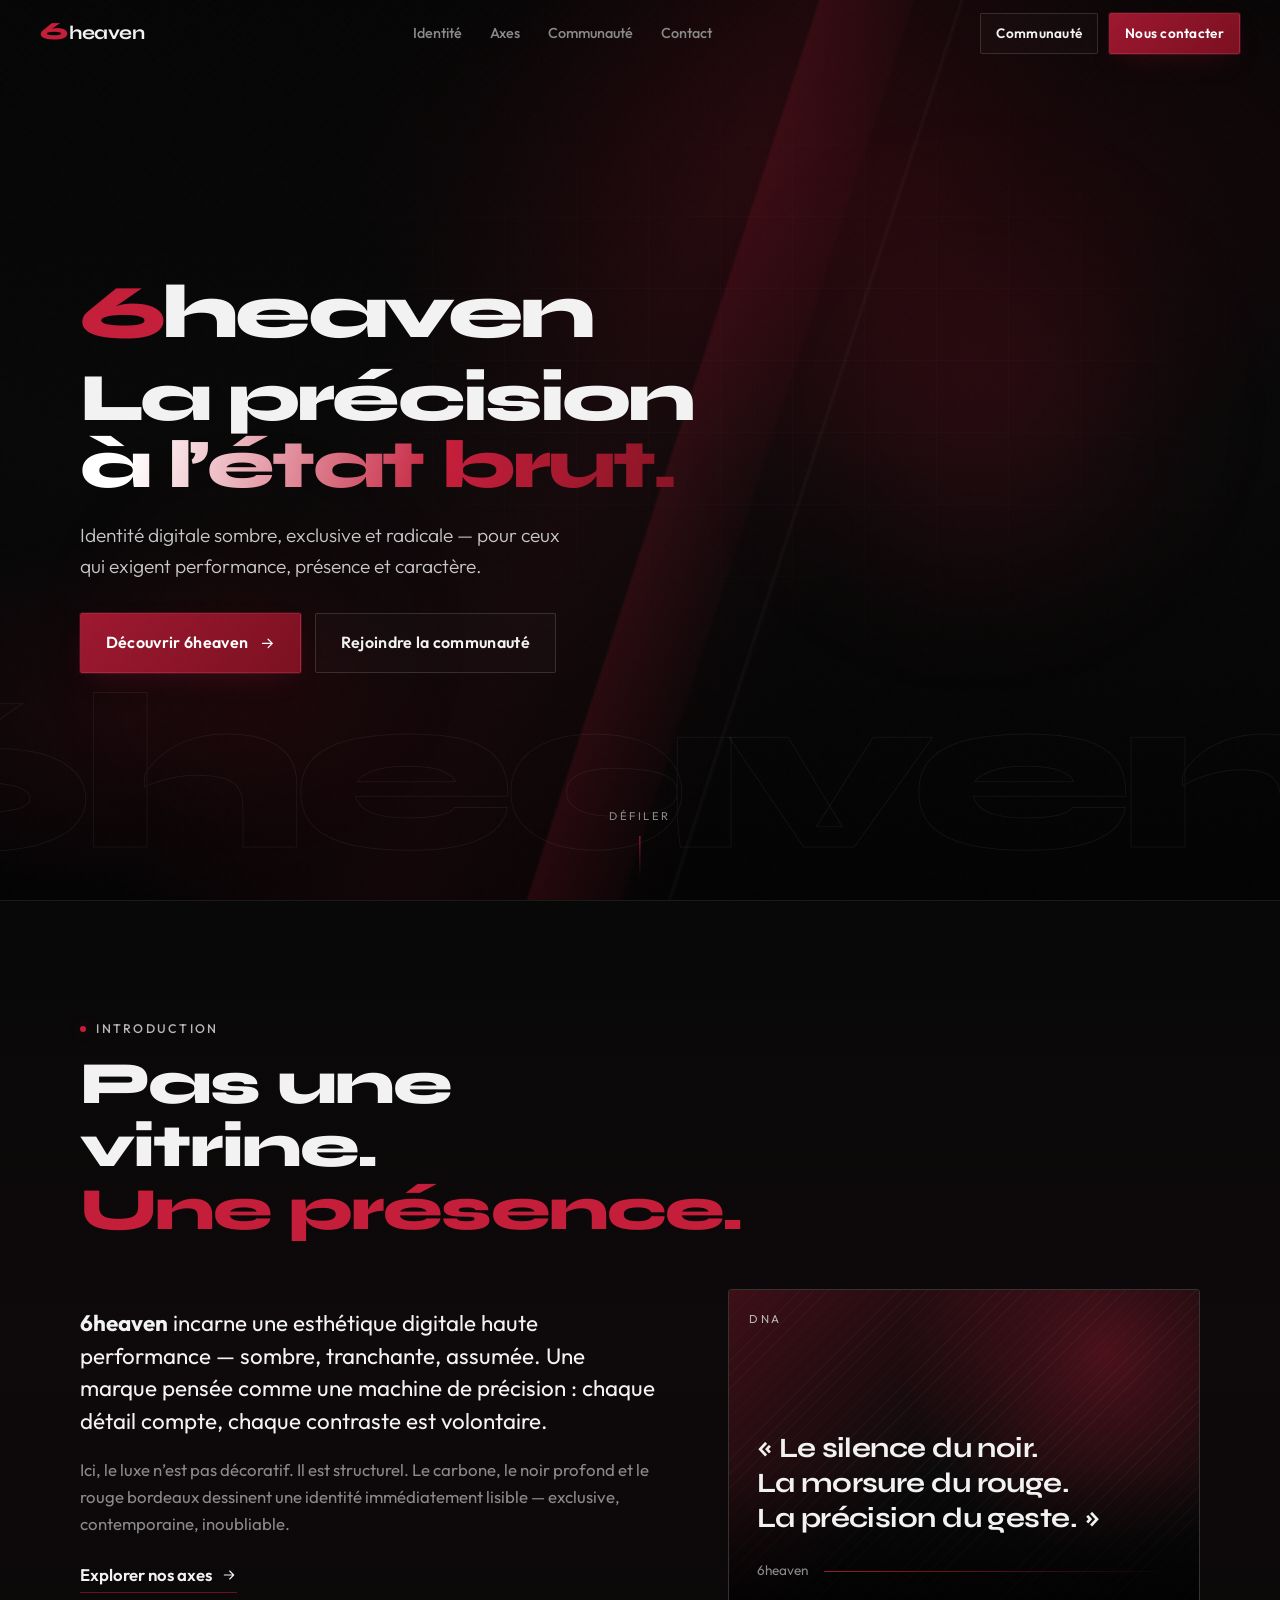
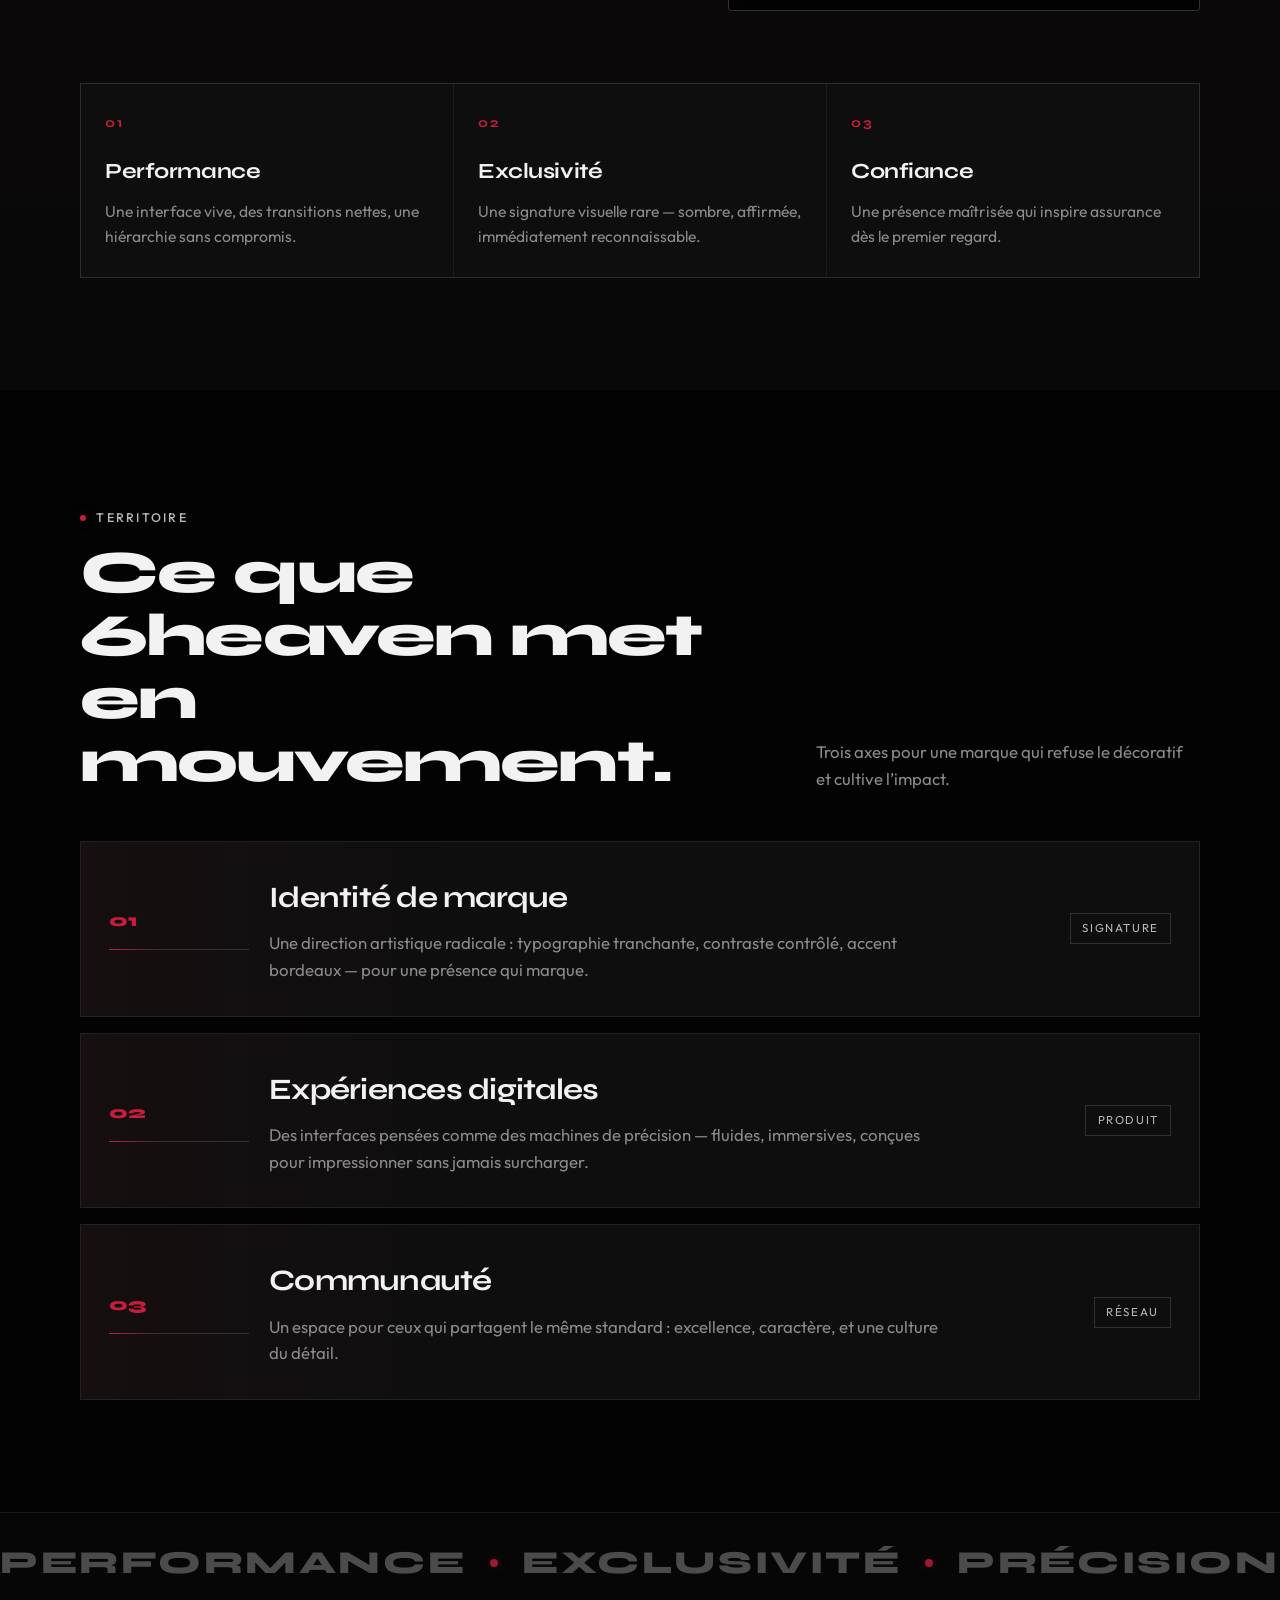
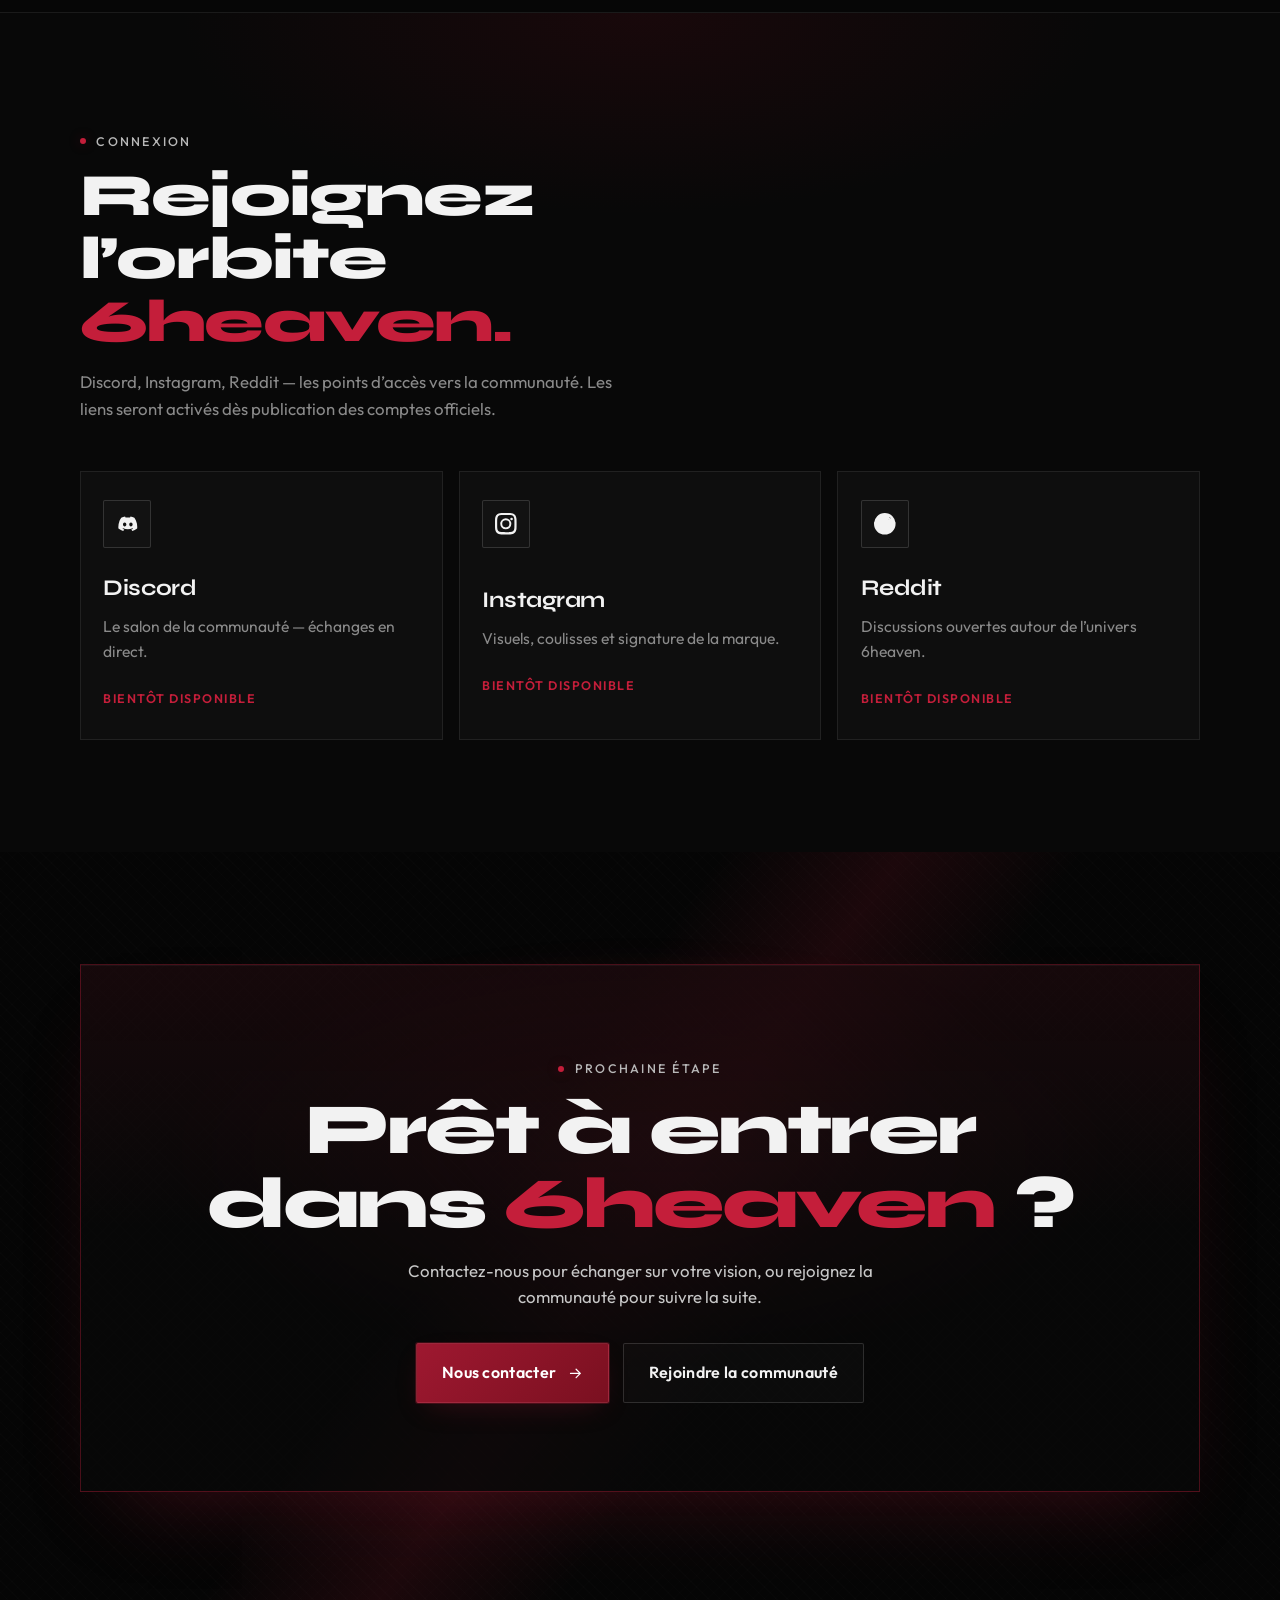
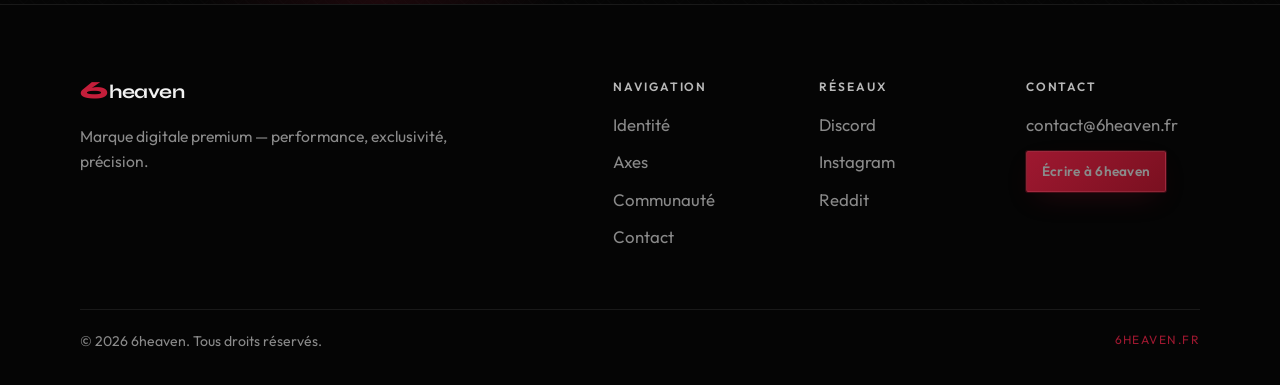
==== index.html @ f4e141cb "Initial commit" ====
<!DOCTYPE html>
<html lang="fr">
  <head>
    <meta charset="UTF-8" />
    <meta name="viewport" content="width=device-width, initial-scale=1.0" />
    <meta
      name="description"
      content="6heaven — marque digitale premium. Performance, exclusivité et identité visuelle radicale."
    />
    <meta name="theme-color" content="#050505" />
    <link rel="icon" href="assets/favicon.svg" type="image/svg+xml" />
    <title>6heaven — Performance. Exclusivité. Identité.</title>
    <link rel="preconnect" href="https://fonts.googleapis.com" />
    <link rel="preconnect" href="https://fonts.gstatic.com" crossorigin />
    <link
      href="https://fonts.googleapis.com/css2?family=Outfit:wght@300;400;500;600;700&family=Syne:wght@600;700;800&display=swap"
      rel="stylesheet"
    />
    <link rel="stylesheet" href="css/styles.css" />
  </head>
  <body>
    <a class="skip-link" href="#contenu">Aller au contenu</a>

    <div class="noise" aria-hidden="true"></div>
    <div class="cursor-glow" aria-hidden="true"></div>

    <header class="site-header" id="navigation">
      <div class="header-inner">
        <a class="brand" href="#accueil" aria-label="6heaven — accueil">
          <span class="brand-mark" aria-hidden="true">6</span>
          <span class="brand-text">heaven</span>
        </a>

        <nav class="nav-desktop" aria-label="Navigation principale">
          <a href="#identite">Identité</a>
          <a href="#axes">Axes</a>
          <a href="#communaute">Communauté</a>
          <a href="#contact">Contact</a>
        </nav>

        <div class="header-actions">
          <a class="btn btn-ghost btn-sm header-cta-secondary" href="#communaute"
            >Communauté</a
          >
          <a class="btn btn-primary btn-sm" href="#contact">Nous contacter</a>
          <button
            class="nav-toggle"
            type="button"
            aria-expanded="false"
            aria-controls="nav-mobile"
            aria-label="Ouvrir le menu"
          >
            <span></span><span></span><span></span>
          </button>
        </div>
      </div>

      <div class="nav-mobile" id="nav-mobile" hidden>
        <nav aria-label="Navigation mobile">
          <a href="#identite">Identité</a>
          <a href="#axes">Axes</a>
          <a href="#communaute">Communauté</a>
          <a href="#contact">Contact</a>
        </nav>
        <div class="nav-mobile-actions">
          <a class="btn btn-primary" href="#contact">Nous contacter</a>
          <a class="btn btn-ghost" href="#communaute">Rejoindre la communauté</a>
        </div>
      </div>
    </header>

    <main id="contenu">
      <!-- HERO -->
      <section class="hero" id="accueil">
        <div class="hero-bg" aria-hidden="true">
          <div class="hero-carbon"></div>
          <div class="hero-sweep"></div>
          <div class="hero-orb hero-orb--a"></div>
          <div class="hero-orb hero-orb--b"></div>
          <div class="hero-grid"></div>
          <div class="hero-slash"></div>
          <div class="hero-brand-ghost">6heaven</div>
        </div>

        <div class="hero-content">
          <p class="hero-brand reveal" data-reveal>
            <span class="hero-brand-mark">6</span>heaven
          </p>

          <h1 class="hero-title reveal" data-reveal>
            <span class="title-line">La précision</span>
            <span class="title-line title-line--accent">à l’état brut.</span>
          </h1>

          <p class="hero-lead reveal" data-reveal>
            Identité digitale sombre, exclusive et radicale — pour ceux qui
            exigent performance, présence et caractère.
          </p>

          <div class="hero-cta reveal" data-reveal>
            <a class="btn btn-primary btn-lg" href="#identite">
              Découvrir 6heaven
              <svg viewBox="0 0 24 24" aria-hidden="true">
                <path
                  d="M5 12h14M13 6l6 6-6 6"
                  fill="none"
                  stroke="currentColor"
                  stroke-width="1.75"
                  stroke-linecap="round"
                  stroke-linejoin="round"
                />
              </svg>
            </a>
            <a class="btn btn-ghost btn-lg" href="#communaute"
              >Rejoindre la communauté</a
            >
          </div>
        </div>

        <a class="scroll-hint" href="#identite" aria-label="Défiler vers l’identité">
          <span>Défiler</span>
          <span class="scroll-line"></span>
        </a>
      </section>

      <!-- IDENTITY -->
      <section class="section identity" id="identite">
        <div class="section-shell">
          <div class="section-heading reveal" data-reveal>
            <p class="eyebrow">
              <span class="eyebrow-dot"></span>
              Introduction
            </p>
            <h2>
              Pas une vitrine.<br />
              <em>Une présence.</em>
            </h2>
          </div>

          <div class="identity-grid">
            <div class="identity-copy reveal" data-reveal>
              <p class="lede">
                <strong>6heaven</strong> incarne une esthétique digitale haute
                performance — sombre, tranchante, assumée. Une marque pensée
                comme une machine de précision : chaque détail compte, chaque
                contraste est volontaire.
              </p>
              <p>
                Ici, le luxe n’est pas décoratif. Il est structurel. Le carbone,
                le noir profond et le rouge bordeaux dessinent une identité
                immédiatement lisible — exclusive, contemporaine, inoubliable.
              </p>
              <a class="text-link" href="#axes">
                Explorer nos axes
                <svg viewBox="0 0 24 24" aria-hidden="true">
                  <path
                    d="M5 12h14M13 6l6 6-6 6"
                    fill="none"
                    stroke="currentColor"
                    stroke-width="1.75"
                    stroke-linecap="round"
                    stroke-linejoin="round"
                  />
                </svg>
              </a>
            </div>

            <div class="identity-visual reveal" data-reveal>
              <div class="id-card">
                <div class="id-card-bg"></div>
                <div class="id-card-content">
                  <span class="id-kicker">DNA</span>
                  <p class="id-quote">
                    « Le silence du noir.<br />
                    La morsure du rouge.<br />
                    La précision du geste. »
                  </p>
                  <div class="id-footer">
                    <span>6heaven</span>
                    <span class="id-bar"></span>
                  </div>
                </div>
              </div>
            </div>
          </div>

          <div class="pillars reveal" data-reveal>
            <article class="pillar">
              <span class="pillar-index">01</span>
              <h3>Performance</h3>
              <p>
                Une interface vive, des transitions nettes, une hiérarchie
                sans compromis.
              </p>
            </article>
            <article class="pillar">
              <span class="pillar-index">02</span>
              <h3>Exclusivité</h3>
              <p>
                Une signature visuelle rare — sombre, affirmée, immédiatement
                reconnaissable.
              </p>
            </article>
            <article class="pillar">
              <span class="pillar-index">03</span>
              <h3>Confiance</h3>
              <p>
                Une présence maîtrisée qui inspire assurance dès le premier
                regard.
              </p>
            </article>
          </div>
        </div>
      </section>

      <!-- AXES -->
      <section class="section axes" id="axes">
        <div class="section-shell">
          <div class="section-heading section-heading--split reveal" data-reveal>
            <div>
              <p class="eyebrow">
                <span class="eyebrow-dot"></span>
                Territoire
              </p>
              <h2>Ce que 6heaven met en mouvement.</h2>
            </div>
            <p class="section-aside">
              Trois axes pour une marque qui refuse le décoratif et cultive
              l’impact.
            </p>
          </div>

          <div class="axis-list">
            <article class="axis-item reveal" data-reveal>
              <div class="axis-index">
                <span>01</span>
                <div class="axis-track"><i></i></div>
              </div>
              <div class="axis-body">
                <h3>Identité de marque</h3>
                <p>
                  Une direction artistique radicale : typographie tranchante,
                  contraste contrôlé, accent bordeaux — pour une présence qui
                  marque.
                </p>
              </div>
              <div class="axis-tag">Signature</div>
            </article>

            <article class="axis-item reveal" data-reveal>
              <div class="axis-index">
                <span>02</span>
                <div class="axis-track"><i></i></div>
              </div>
              <div class="axis-body">
                <h3>Expériences digitales</h3>
                <p>
                  Des interfaces pensées comme des machines de précision —
                  fluides, immersives, conçues pour impressionner sans jamais
                  surcharger.
                </p>
              </div>
              <div class="axis-tag">Produit</div>
            </article>

            <article class="axis-item reveal" data-reveal>
              <div class="axis-index">
                <span>03</span>
                <div class="axis-track"><i></i></div>
              </div>
              <div class="axis-body">
                <h3>Communauté</h3>
                <p>
                  Un espace pour ceux qui partagent le même standard :
                  excellence, caractère, et une culture du détail.
                </p>
              </div>
              <div class="axis-tag">Réseau</div>
            </article>
          </div>
        </div>
      </section>

      <!-- STRIP -->
      <section class="marquee-section" aria-hidden="true">
        <div class="marquee">
          <div class="marquee-track">
            <span>PERFORMANCE</span><span class="mq-dot"></span>
            <span>EXCLUSIVITÉ</span><span class="mq-dot"></span>
            <span>PRÉCISION</span><span class="mq-dot"></span>
            <span>CARBONE</span><span class="mq-dot"></span>
            <span>BORDEAUX</span><span class="mq-dot"></span>
            <span>6HEAVEN</span><span class="mq-dot"></span>
            <span>PERFORMANCE</span><span class="mq-dot"></span>
            <span>EXCLUSIVITÉ</span><span class="mq-dot"></span>
            <span>PRÉCISION</span><span class="mq-dot"></span>
            <span>CARBONE</span><span class="mq-dot"></span>
            <span>BORDEAUX</span><span class="mq-dot"></span>
            <span>6HEAVEN</span><span class="mq-dot"></span>
          </div>
        </div>
      </section>

      <!-- COMMUNITY -->
      <section class="section community" id="communaute">
        <div class="section-shell">
          <div class="section-heading reveal" data-reveal>
            <p class="eyebrow">
              <span class="eyebrow-dot"></span>
              Connexion
            </p>
            <h2>
              Rejoignez l’orbite<br />
              <em>6heaven.</em>
            </h2>
            <p class="section-lead">
              Discord, Instagram, Reddit — les points d’accès vers la communauté.
              Les liens seront activés dès publication des comptes officiels.
            </p>
          </div>

          <div class="social-grid">
            <a
              class="social-card reveal"
              data-reveal
              data-social="discord"
              href="#communaute"
              aria-disabled="true"
            >
              <div class="social-icon" aria-hidden="true">
                <svg viewBox="0 0 24 24">
                  <path
                    fill="currentColor"
                    d="M19.27 5.33C17.94 4.71 16.5 4.26 15 4a.09.09 0 0 0-.07.03c-.18.33-.39.76-.53 1.09a16.1 16.1 0 0 0-4.8 0c-.14-.34-.36-.76-.54-1.09-.01-.02-.04-.03-.07-.03-1.5.26-2.93.71-4.27 1.33-.01 0-.02.01-.03.02-2.72 4.07-3.47 8.03-3.1 11.95 0 .02.01.04.03.05 1.8 1.32 3.53 2.12 5.24 2.65.03.01.06 0 .07-.02.4-.55.76-1.13 1.07-1.74.02-.04 0-.08-.04-.09-.57-.22-1.11-.48-1.64-.78-.04-.02-.04-.08-.01-.11.11-.08.22-.17.33-.25.02-.01.05-.01.07 0 3.44 1.57 7.15 1.57 10.55 0 .02-.01.05-.01.07 0 .11.09.22.17.33.26.04.03.04.09-.01.11-.52.31-1.07.56-1.64.78-.04.01-.05.06-.04.09.32.61.68 1.19 1.07 1.74.03.02.06.03.1.02 1.72-.53 3.45-1.33 5.25-2.65.02-.01.03-.03.03-.05.44-4.53-.73-8.46-3.1-11.95-.01-.01-.02-.02-.04-.02zM8.52 14.91c-1.03 0-1.89-.95-1.89-2.12s.84-2.12 1.89-2.12c1.06 0 1.9.96 1.89 2.12 0 1.17-.84 2.12-1.89 2.12zm6.97 0c-1.03 0-1.89-.95-1.89-2.12s.84-2.12 1.89-2.12c1.06 0 1.9.96 1.89 2.12 0 1.17-.83 2.12-1.89 2.12z"
                  />
                </svg>
              </div>
              <div class="social-copy">
                <h3>Discord</h3>
                <p>Le salon de la communauté — échanges en direct.</p>
                <span class="social-cta">Bientôt disponible</span>
              </div>
            </a>

            <a
              class="social-card reveal"
              data-reveal
              data-social="instagram"
              href="#communaute"
              aria-disabled="true"
            >
              <div class="social-icon" aria-hidden="true">
                <svg viewBox="0 0 24 24">
                  <path
                    fill="currentColor"
                    d="M12 2.16c3.2 0 3.58.01 4.85.07 3.12.14 4.51 1.59 4.66 4.66.06 1.27.07 1.65.07 4.85s-.01 3.58-.07 4.85c-.14 3.06-1.53 4.51-4.66 4.66-1.27.06-1.65.07-4.85.07s-3.58-.01-4.85-.07c-3.12-.14-4.51-1.59-4.66-4.66-.06-1.27-.07-1.65-.07-4.85s.01-3.58.07-4.85C2.64 3.82 4.03 2.37 7.15 2.23 8.42 2.17 8.8 2.16 12 2.16zm0-2.16C8.74 0 8.33.01 7.05.07 2.7.27.27 2.69.07 7.05.01 8.33 0 8.74 0 12s.01 3.67.07 4.95c.2 4.36 2.62 6.78 6.98 6.98C8.33 23.99 8.74 24 12 24s3.67-.01 4.95-.07c4.35-.2 6.78-2.62 6.98-6.98.06-1.28.07-1.69.07-4.95s-.01-3.67-.07-4.95C23.73 2.7 21.31.27 16.95.07 15.67.01 15.26 0 12 0zm0 5.84a6.16 6.16 0 1 0 0 12.32 6.16 6.16 0 0 0 0-12.32zM12 16a4 4 0 1 1 0-8 4 4 0 0 1 0 8zm6.41-10.85a1.44 1.44 0 1 0 0 2.88 1.44 1.44 0 0 0 0-2.88z"
                  />
                </svg>
              </div>
              <div class="social-copy">
                <h3>Instagram</h3>
                <p>Visuels, coulisses et signature de la marque.</p>
                <span class="social-cta">Bientôt disponible</span>
              </div>
            </a>

            <a
              class="social-card reveal"
              data-reveal
              data-social="reddit"
              href="#communaute"
              aria-disabled="true"
            >
              <div class="social-icon" aria-hidden="true">
                <svg viewBox="0 0 24 24">
                  <path
                    fill="currentColor"
                    d="M12 0A12 12 0 0 0 0 12a12 12 0 0 0 12 12 12 12 0 0 0 12-12A12 12 0 0 0 12 0zm5.01 4.74c.69 0 1.25.56 1.25 1.25a1.25 1.25 0 0 1-2.44.56l-2.53-.96c-.45-.17-.95.12-.95.61v.3c-.01.02-.02.04-.02.07-.86.1-1.66.35-2.34.71-.74-.48-1.56-.78-2.44-.78C5.69 6.5 4.5 7.69 4.5 9.15c0 .86.42 1.62 1.06 2.11-.03.2-.06.4-.06.61 0 3.02 3.48 5.47 7.76 5.47s7.76-2.45 7.76-5.47c0-.2-.03-.4-.06-.61.65-.49 1.07-1.25 1.07-2.11 0-.69-.56-1.25-1.25-1.25-.46 0-.86.25-1.08.62-.9-.55-2.08-.93-3.4-1.06V7.2l2.55.97c.2.57.74.97 1.37.97zM9.15 11.4c.69 0 1.25.56 1.25 1.25s-.56 1.25-1.25 1.25a1.25 1.25 0 0 1 0-2.5zm5.7 0c.69 0 1.25.56 1.25 1.25s-.56 1.25-1.25 1.25a1.25 1.25 0 0 1 0-2.5zm-6.36 3.56c.2-.2.53-.2.73 0 1.04 1.04 3.07 1.04 4.11 0 .2-.2.53-.2.73 0 .2.2.2.53 0 .73-1.44 1.44-4.13 1.44-5.57 0-.2-.2-.2-.53 0-.73z"
                  />
                </svg>
              </div>
              <div class="social-copy">
                <h3>Reddit</h3>
                <p>Discussions ouvertes autour de l’univers 6heaven.</p>
                <span class="social-cta">Bientôt disponible</span>
              </div>
            </a>
          </div>
        </div>
      </section>

      <!-- FINAL CTA -->
      <section class="section finale" id="contact">
        <div class="finale-bg" aria-hidden="true">
          <div class="finale-carbon"></div>
          <div class="finale-glow"></div>
          <div class="finale-slash"></div>
        </div>
        <div class="section-shell finale-inner reveal" data-reveal>
          <p class="eyebrow">
            <span class="eyebrow-dot"></span>
            Prochaine étape
          </p>
          <h2>
            Prêt à entrer<br />
            dans <em>6heaven</em>&nbsp;?
          </h2>
          <p class="finale-lead">
            Contactez-nous pour échanger sur votre vision, ou rejoignez la
            communauté pour suivre la suite.
          </p>
          <div class="finale-actions">
            <a class="btn btn-primary btn-lg" href="mailto:contact@6heaven.fr">
              Nous contacter
              <svg viewBox="0 0 24 24" aria-hidden="true">
                <path
                  d="M5 12h14M13 6l6 6-6 6"
                  fill="none"
                  stroke="currentColor"
                  stroke-width="1.75"
                  stroke-linecap="round"
                  stroke-linejoin="round"
                />
              </svg>
            </a>
            <a class="btn btn-ghost btn-lg" href="#communaute"
              >Rejoindre la communauté</a
            >
          </div>
        </div>
      </section>
    </main>

    <footer class="site-footer">
      <div class="footer-shell">
        <div class="footer-brand">
          <a class="brand" href="#accueil" aria-label="6heaven — accueil">
            <span class="brand-mark" aria-hidden="true">6</span>
            <span class="brand-text">heaven</span>
          </a>
          <p>Marque digitale premium — performance, exclusivité, précision.</p>
        </div>

        <div class="footer-cols">
          <div>
            <h3>Navigation</h3>
            <a href="#identite">Identité</a>
            <a href="#axes">Axes</a>
            <a href="#communaute">Communauté</a>
            <a href="#contact">Contact</a>
          </div>
          <div>
            <h3>Réseaux</h3>
            <a href="#communaute" data-social="discord">Discord</a>
            <a href="#communaute" data-social="instagram">Instagram</a>
            <a href="#communaute" data-social="reddit">Reddit</a>
          </div>
          <div>
            <h3>Contact</h3>
            <a href="mailto:contact@6heaven.fr">contact@6heaven.fr</a>
            <a class="btn btn-primary btn-sm footer-cta" href="#contact"
              >Écrire à 6heaven</a
            >
          </div>
        </div>
      </div>

      <div class="footer-bottom">
        <p>© <span data-year></span> 6heaven. Tous droits réservés.</p>
        <p class="footer-domain">6heaven.fr</p>
      </div>
    </footer>

    <script src="js/config.js"></script>
    <script src="js/main.js"></script>
  </body>
</html>
---- css/styles.css ----
/* ==========================================================================
   6heaven — Design system
   Dark carbon · Burgundy · Performance luxury
   ========================================================================== */

:root {
  --void: #030303;
  --carbon: #080808;
  --elevated: #0e0e0e;
  --panel: #121212;
  --line: rgba(255, 255, 255, 0.08);
  --line-strong: rgba(255, 255, 255, 0.14);

  --burgundy: #5c0a16;
  --burgundy-mid: #7a1020;
  --accent: #9e1830;
  --accent-bright: #c41e3a;
  --accent-soft: rgba(158, 24, 48, 0.18);
  --accent-glow: rgba(158, 24, 48, 0.35);

  --text: #f2f2f2;
  --text-soft: #c8c8c8;
  --muted: #8a8a8a;
  --metal: #b8b8b8;

  --font-display: "Syne", sans-serif;
  --font-body: "Outfit", sans-serif;

  --space-1: 0.25rem;
  --space-2: 0.5rem;
  --space-3: 0.75rem;
  --space-4: 1rem;
  --space-5: 1.5rem;
  --space-6: 2rem;
  --space-7: 3rem;
  --space-8: 4.5rem;
  --space-9: 7rem;

  --radius-sm: 2px;
  --radius: 4px;
  --radius-lg: 8px;

  --header-h: 4.25rem;
  --shell: min(1120px, calc(100% - 2.5rem));
  --ease: cubic-bezier(0.22, 1, 0.36, 1);
  --ease-out: cubic-bezier(0.16, 1, 0.3, 1);

  color-scheme: dark;
}

*,
*::before,
*::after {
  box-sizing: border-box;
}

html {
  scroll-behavior: smooth;
  scroll-padding-top: calc(var(--header-h) + 1rem);
}

body {
  margin: 0;
  min-height: 100vh;
  font-family: var(--font-body);
  font-weight: 400;
  font-size: 1.05rem;
  line-height: 1.6;
  color: var(--text);
  background: var(--void);
  overflow-x: hidden;
  -webkit-font-smoothing: antialiased;
  text-rendering: optimizeLegibility;
  animation: page-in 0.7s var(--ease-out) both;
}

@keyframes page-in {
  from {
    opacity: 0;
  }
  to {
    opacity: 1;
  }
}

img,
svg {
  display: block;
  max-width: 100%;
}

a {
  color: inherit;
  text-decoration: none;
}

button {
  font: inherit;
  color: inherit;
  background: none;
  border: 0;
  cursor: pointer;
}

em {
  font-style: normal;
  color: var(--accent-bright);
}

::selection {
  background: var(--accent);
  color: #fff;
}

:focus-visible {
  outline: 2px solid var(--accent-bright);
  outline-offset: 3px;
}

.skip-link {
  position: absolute;
  left: 1rem;
  top: -100px;
  z-index: 1000;
  padding: 0.75rem 1rem;
  background: var(--accent);
  color: #fff;
  border-radius: var(--radius);
}

.skip-link:focus {
  top: 1rem;
}

/* --------------------------------------------------------------------------
   Atmosphere
   -------------------------------------------------------------------------- */

.noise {
  position: fixed;
  inset: 0;
  pointer-events: none;
  z-index: 50;
  opacity: 0.035;
  background-image: url("data:image/svg+xml,%3Csvg viewBox='0 0 200 200' xmlns='http://www.w3.org/2000/svg'%3E%3Cfilter id='n'%3E%3CfeTurbulence type='fractalNoise' baseFrequency='0.85' numOctaves='4' stitchTiles='stitch'/%3E%3C/filter%3E%3Crect width='100%25' height='100%25' filter='url(%23n)'/%3E%3C/svg%3E");
  mix-blend-mode: overlay;
}

.cursor-glow {
  position: fixed;
  width: 38vw;
  height: 38vw;
  max-width: 520px;
  max-height: 520px;
  border-radius: 50%;
  pointer-events: none;
  z-index: 0;
  background: radial-gradient(circle, var(--accent-glow), transparent 68%);
  opacity: 0;
  transform: translate(-50%, -50%);
  transition: opacity 0.5s ease;
  mix-blend-mode: screen;
}

body.is-pointer .cursor-glow {
  opacity: 0.22;
}

/* --------------------------------------------------------------------------
   Layout
   -------------------------------------------------------------------------- */

.section {
  position: relative;
  padding: var(--space-9) 0;
  z-index: 1;
}

.section-shell {
  width: var(--shell);
  margin-inline: auto;
}

.section-heading {
  margin-bottom: var(--space-7);
  max-width: 42rem;
}

.section-heading h2 {
  margin: 0.75rem 0 0;
  font-family: var(--font-display);
  font-weight: 800;
  font-size: clamp(2.25rem, 5vw, 3.75rem);
  line-height: 1.05;
  letter-spacing: -0.03em;
}

.section-heading--split {
  display: grid;
  gap: var(--space-5);
  max-width: none;
}

@media (min-width: 800px) {
  .section-heading--split {
    grid-template-columns: 1.3fr 0.7fr;
    align-items: end;
  }
}

.section-aside,
.section-lead {
  margin: 1rem 0 0;
  color: var(--muted);
  font-size: 1.05rem;
  max-width: 34rem;
}

.section-aside {
  margin: 0;
}

.eyebrow {
  display: inline-flex;
  align-items: center;
  gap: 0.65rem;
  margin: 0;
  font-size: 0.78rem;
  font-weight: 500;
  letter-spacing: 0.18em;
  text-transform: uppercase;
  color: var(--metal);
}

.eyebrow-dot {
  width: 6px;
  height: 6px;
  border-radius: 50%;
  background: var(--accent-bright);
  box-shadow: 0 0 12px var(--accent-glow);
  animation: pulse-dot 2.4s ease-in-out infinite;
}

@keyframes pulse-dot {
  0%,
  100% {
    opacity: 1;
    transform: scale(1);
  }
  50% {
    opacity: 0.55;
    transform: scale(0.85);
  }
}

/* --------------------------------------------------------------------------
   Buttons
   -------------------------------------------------------------------------- */

.btn {
  display: inline-flex;
  align-items: center;
  justify-content: center;
  gap: 0.65rem;
  padding: 0.85rem 1.35rem;
  border: 1px solid transparent;
  border-radius: var(--radius-sm);
  font-weight: 600;
  font-size: 0.95rem;
  letter-spacing: 0.02em;
  transition:
    transform 0.25s var(--ease),
    background 0.25s ease,
    border-color 0.25s ease,
    box-shadow 0.25s ease,
    color 0.25s ease;
  white-space: nowrap;
}

.btn svg {
  width: 1.05rem;
  height: 1.05rem;
  transition: transform 0.25s var(--ease);
}

.btn:hover svg {
  transform: translateX(3px);
}

.btn-sm {
  padding: 0.55rem 0.95rem;
  font-size: 0.85rem;
}

.btn-lg {
  padding: 1rem 1.55rem;
  font-size: 1rem;
}

.btn-primary {
  background: linear-gradient(135deg, var(--accent) 0%, var(--burgundy-mid) 100%);
  color: #fff;
  border-color: rgba(255, 255, 255, 0.08);
  box-shadow:
    0 0 0 1px rgba(196, 30, 58, 0.25),
    0 10px 30px -12px var(--accent-glow);
}

.btn-primary:hover {
  transform: translateY(-2px);
  background: linear-gradient(135deg, var(--accent-bright) 0%, var(--accent) 100%);
  box-shadow:
    0 0 0 1px rgba(196, 30, 58, 0.4),
    0 16px 36px -10px var(--accent-glow);
}

.btn-primary:active {
  transform: translateY(0);
}

.btn-ghost {
  background: rgba(255, 255, 255, 0.02);
  border-color: var(--line-strong);
  color: var(--text);
}

.btn-ghost:hover {
  transform: translateY(-2px);
  border-color: rgba(196, 30, 58, 0.55);
  background: var(--accent-soft);
}

.text-link {
  display: inline-flex;
  align-items: center;
  gap: 0.55rem;
  margin-top: var(--space-5);
  font-weight: 600;
  color: var(--text);
  border-bottom: 1px solid rgba(196, 30, 58, 0.5);
  padding-bottom: 0.2rem;
  transition: color 0.2s ease, border-color 0.2s ease, gap 0.2s ease;
}

.text-link svg {
  width: 1rem;
  height: 1rem;
}

.text-link:hover {
  color: var(--accent-bright);
  border-color: var(--accent-bright);
  gap: 0.8rem;
}

/* --------------------------------------------------------------------------
   Header
   -------------------------------------------------------------------------- */

.site-header {
  position: fixed;
  inset: 0 0 auto;
  z-index: 100;
  height: var(--header-h);
  transition:
    background 0.35s ease,
    border-color 0.35s ease,
    backdrop-filter 0.35s ease;
  border-bottom: 1px solid transparent;
}

.site-header.is-scrolled {
  background: rgba(3, 3, 3, 0.82);
  border-bottom-color: var(--line);
  backdrop-filter: blur(16px);
}

.header-inner {
  width: min(1200px, calc(100% - 2rem));
  height: 100%;
  margin-inline: auto;
  display: flex;
  align-items: center;
  justify-content: space-between;
  gap: 1rem;
}

.brand {
  display: inline-flex;
  align-items: baseline;
  gap: 0.15rem;
  z-index: 2;
}

.brand-mark {
  font-family: var(--font-display);
  font-weight: 800;
  font-size: 1.55rem;
  line-height: 1;
  color: var(--accent-bright);
  letter-spacing: -0.04em;
}

.brand-text {
  font-family: var(--font-display);
  font-weight: 700;
  font-size: 1.2rem;
  letter-spacing: -0.03em;
  text-transform: lowercase;
}

.nav-desktop {
  display: none;
  align-items: center;
  gap: 1.75rem;
}

.nav-desktop a {
  position: relative;
  font-size: 0.9rem;
  font-weight: 500;
  color: var(--muted);
  transition: color 0.2s ease;
}

.nav-desktop a::after {
  content: "";
  position: absolute;
  left: 0;
  bottom: -0.35rem;
  width: 100%;
  height: 1px;
  background: var(--accent-bright);
  transform: scaleX(0);
  transform-origin: left;
  transition: transform 0.3s var(--ease);
}

.nav-desktop a:hover,
.nav-desktop a.is-active {
  color: var(--text);
}

.nav-desktop a:hover::after,
.nav-desktop a.is-active::after {
  transform: scaleX(1);
}

.header-actions {
  display: flex;
  align-items: center;
  gap: 0.65rem;
}

.header-cta-secondary {
  display: none;
}

.nav-toggle {
  width: 2.5rem;
  height: 2.5rem;
  display: inline-flex;
  flex-direction: column;
  justify-content: center;
  align-items: center;
  gap: 5px;
  border: 1px solid var(--line-strong);
  border-radius: var(--radius-sm);
  background: rgba(255, 255, 255, 0.02);
}

.nav-toggle span {
  display: block;
  width: 1rem;
  height: 1.5px;
  background: var(--text);
  transition: transform 0.3s var(--ease), opacity 0.2s ease;
}

.site-header.is-open .nav-toggle span:nth-child(1) {
  transform: translateY(6.5px) rotate(45deg);
}

.site-header.is-open .nav-toggle span:nth-child(2) {
  opacity: 0;
}

.site-header.is-open .nav-toggle span:nth-child(3) {
  transform: translateY(-6.5px) rotate(-45deg);
}

.nav-mobile {
  position: absolute;
  top: 100%;
  left: 0;
  right: 0;
  padding: 1.25rem 1rem 1.75rem;
  background: rgba(5, 5, 5, 0.96);
  border-bottom: 1px solid var(--line);
  backdrop-filter: blur(18px);
}

.nav-mobile[hidden] {
  display: none;
}

.nav-mobile nav {
  display: grid;
  gap: 0.25rem;
}

.nav-mobile nav a {
  padding: 0.9rem 0.75rem;
  border-bottom: 1px solid var(--line);
  font-family: var(--font-display);
  font-weight: 700;
  font-size: 1.35rem;
  letter-spacing: -0.02em;
}

.nav-mobile-actions {
  display: grid;
  gap: 0.75rem;
  margin-top: 1.25rem;
}

@media (min-width: 920px) {
  .nav-desktop {
    display: flex;
  }

  .header-cta-secondary {
    display: inline-flex;
  }

  .nav-toggle,
  .nav-mobile {
    display: none !important;
  }
}

/* --------------------------------------------------------------------------
   Hero
   -------------------------------------------------------------------------- */

.hero {
  position: relative;
  min-height: 100vh;
  min-height: 100dvh;
  display: grid;
  align-items: center;
  padding: calc(var(--header-h) + 2.5rem) 0 5rem;
  overflow: hidden;
}

.hero-bg {
  position: absolute;
  inset: 0;
  z-index: 0;
  background: radial-gradient(ellipse 80% 60% at 70% 20%, rgba(92, 10, 22, 0.28), transparent 55%),
    radial-gradient(ellipse 50% 40% at 10% 80%, rgba(158, 24, 48, 0.12), transparent 50%),
    linear-gradient(180deg, #050505 0%, #080808 50%, #030303 100%);
}

.hero-carbon {
  position: absolute;
  inset: 0;
  opacity: 0.35;
  background:
    repeating-linear-gradient(
      45deg,
      rgba(255, 255, 255, 0.02) 0 1px,
      transparent 1px 7px
    ),
    repeating-linear-gradient(
      -45deg,
      rgba(255, 255, 255, 0.015) 0 1px,
      transparent 1px 7px
    );
  mask-image: linear-gradient(180deg, rgba(0, 0, 0, 0.7), transparent 85%);
}

.hero-sweep {
  position: absolute;
  inset: -20% -10%;
  background: linear-gradient(
    115deg,
    transparent 35%,
    rgba(196, 30, 58, 0.08) 48%,
    transparent 62%
  );
  animation: sweep 12s ease-in-out infinite;
}

@keyframes sweep {
  0%,
  100% {
    transform: translateX(-8%) rotate(0deg);
    opacity: 0.5;
  }
  50% {
    transform: translateX(8%) rotate(2deg);
    opacity: 1;
  }
}

.hero-orb {
  position: absolute;
  border-radius: 50%;
  filter: blur(60px);
  opacity: 0.45;
}

.hero-orb--a {
  width: 42vw;
  height: 42vw;
  max-width: 480px;
  max-height: 480px;
  right: 5%;
  top: 18%;
  background: radial-gradient(circle, rgba(158, 24, 48, 0.55), transparent 70%);
  animation: float-a 9s ease-in-out infinite;
}

.hero-orb--b {
  width: 28vw;
  height: 28vw;
  max-width: 300px;
  max-height: 300px;
  left: 8%;
  bottom: 12%;
  background: radial-gradient(circle, rgba(92, 10, 22, 0.6), transparent 70%);
  animation: float-b 11s ease-in-out infinite;
}

@keyframes float-a {
  0%,
  100% {
    transform: translate(0, 0);
  }
  50% {
    transform: translate(-18px, 24px);
  }
}

@keyframes float-b {
  0%,
  100% {
    transform: translate(0, 0);
  }
  50% {
    transform: translate(16px, -20px);
  }
}

.hero-grid {
  position: absolute;
  inset: 0;
  background-image:
    linear-gradient(rgba(255, 255, 255, 0.03) 1px, transparent 1px),
    linear-gradient(90deg, rgba(255, 255, 255, 0.03) 1px, transparent 1px);
  background-size: 72px 72px;
  mask-image: radial-gradient(ellipse 70% 55% at 60% 40%, #000 20%, transparent 75%);
  opacity: 0.5;
}

.hero-slash {
  position: absolute;
  inset: 0;
  background:
    linear-gradient(
      108deg,
      transparent 52%,
      rgba(196, 30, 58, 0.14) 52.2%,
      rgba(196, 30, 58, 0.04) 58%,
      transparent 58.3%
    ),
    linear-gradient(
      108deg,
      transparent 61%,
      rgba(255, 255, 255, 0.03) 61.15%,
      transparent 61.4%
    );
  animation: slash-shift 14s ease-in-out infinite;
}

@keyframes slash-shift {
  0%,
  100% {
    transform: translateX(0);
    opacity: 0.85;
  }
  50% {
    transform: translateX(2.5%);
    opacity: 1;
  }
}

.hero-brand-ghost {
  position: absolute;
  right: -4%;
  bottom: 4%;
  font-family: var(--font-display);
  font-weight: 800;
  font-size: clamp(5rem, 18vw, 14rem);
  line-height: 0.8;
  letter-spacing: -0.06em;
  color: transparent;
  -webkit-text-stroke: 1px rgba(255, 255, 255, 0.06);
  user-select: none;
  pointer-events: none;
  white-space: nowrap;
}

.hero-content {
  position: relative;
  z-index: 1;
  width: var(--shell);
  max-width: 44rem;
  margin-inline: auto;
  padding-bottom: 3rem;
}

.hero-brand {
  margin: 0 0 1.1rem;
  font-family: var(--font-display);
  font-weight: 800;
  font-size: clamp(2.8rem, 8vw, 4.75rem);
  line-height: 0.9;
  letter-spacing: -0.05em;
  color: var(--text);
}

.hero-brand-mark {
  color: var(--accent-bright);
}

.hero-title {
  margin: 0 0 1.35rem;
  font-family: var(--font-display);
  font-weight: 800;
  font-size: clamp(2.35rem, 6.5vw, 4.25rem);
  line-height: 0.98;
  letter-spacing: -0.04em;
}

.title-line {
  display: block;
}

.title-line--accent {
  color: transparent;
  background: linear-gradient(105deg, #fff 8%, var(--accent-bright) 52%, #6b0f1a 100%);
  -webkit-background-clip: text;
  background-clip: text;
}

.hero-lead {
  margin: 0 0 2rem;
  max-width: 30rem;
  color: var(--text-soft);
  font-size: clamp(1.05rem, 2.2vw, 1.2rem);
  font-weight: 300;
}

.hero-cta {
  display: flex;
  flex-wrap: wrap;
  gap: 0.85rem;
}

.scroll-hint {
  position: absolute;
  left: 50%;
  bottom: 1.5rem;
  transform: translateX(-50%);
  z-index: 2;
  display: flex;
  flex-direction: column;
  align-items: center;
  gap: 0.65rem;
  font-size: 0.7rem;
  letter-spacing: 0.22em;
  text-transform: uppercase;
  color: var(--muted);
}

.scroll-line {
  width: 1px;
  height: 2.5rem;
  background: linear-gradient(180deg, var(--accent-bright), transparent);
  animation: scroll-pulse 1.8s ease-in-out infinite;
}

@keyframes scroll-pulse {
  0%,
  100% {
    transform: scaleY(0.7);
    opacity: 0.5;
  }
  50% {
    transform: scaleY(1);
    opacity: 1;
  }
}

@media (min-width: 900px) {
  .hero-content {
    margin-left: max(1.25rem, calc((100% - 1120px) / 2));
    margin-right: auto;
  }
}

/* --------------------------------------------------------------------------
   Identity
   -------------------------------------------------------------------------- */

.identity {
  background:
    linear-gradient(180deg, transparent, rgba(158, 24, 48, 0.04) 40%, transparent),
    var(--carbon);
  border-top: 1px solid var(--line);
}

.identity-grid {
  display: grid;
  gap: var(--space-7);
  margin-bottom: var(--space-8);
}

@media (min-width: 860px) {
  .identity-grid {
    grid-template-columns: 1.1fr 0.9fr;
    align-items: center;
    gap: var(--space-8);
  }
}

.identity-copy .lede {
  margin: 0 0 1.25rem;
  font-size: clamp(1.15rem, 2.4vw, 1.4rem);
  line-height: 1.45;
  color: var(--text);
  font-weight: 400;
}

.identity-copy p {
  margin: 0;
  color: var(--muted);
}

.id-card {
  position: relative;
  min-height: 320px;
  border: 1px solid var(--line-strong);
  border-radius: var(--radius);
  overflow: hidden;
  background: var(--panel);
}

.id-card-bg {
  position: absolute;
  inset: 0;
  background:
    linear-gradient(135deg, rgba(158, 24, 48, 0.35), transparent 50%),
    repeating-linear-gradient(
      135deg,
      rgba(255, 255, 255, 0.03) 0 1px,
      transparent 1px 10px
    ),
    radial-gradient(circle at 80% 20%, rgba(196, 30, 58, 0.35), transparent 45%),
    #0a0a0a;
}

.id-card-bg::after {
  content: "";
  position: absolute;
  inset: auto 0 0;
  height: 45%;
  background: linear-gradient(180deg, transparent, rgba(0, 0, 0, 0.85));
}

.id-card-content {
  position: relative;
  z-index: 1;
  height: 100%;
  min-height: 320px;
  display: flex;
  flex-direction: column;
  justify-content: flex-end;
  padding: 1.75rem;
}

.id-kicker {
  position: absolute;
  top: 1.25rem;
  left: 1.25rem;
  font-size: 0.72rem;
  letter-spacing: 0.2em;
  color: var(--metal);
}

.id-quote {
  margin: 0;
  font-family: var(--font-display);
  font-weight: 700;
  font-size: clamp(1.35rem, 2.5vw, 1.75rem);
  line-height: 1.25;
  letter-spacing: -0.02em;
}

.id-footer {
  display: flex;
  align-items: center;
  gap: 1rem;
  margin-top: 1.5rem;
  font-size: 0.85rem;
  color: var(--muted);
}

.id-bar {
  flex: 1;
  height: 1px;
  background: linear-gradient(90deg, var(--accent), transparent);
}

.pillars {
  display: grid;
  gap: 1px;
  background: var(--line);
  border: 1px solid var(--line);
}

@media (min-width: 760px) {
  .pillars {
    grid-template-columns: repeat(3, 1fr);
  }
}

.pillar {
  padding: 1.75rem 1.5rem;
  background: var(--elevated);
  transition: background 0.3s ease;
}

.pillar:hover {
  background: #141414;
}

.pillar-index {
  display: block;
  margin-bottom: 1.25rem;
  font-family: var(--font-display);
  font-weight: 700;
  font-size: 0.85rem;
  letter-spacing: 0.12em;
  color: var(--accent-bright);
}

.pillar h3 {
  margin: 0 0 0.65rem;
  font-family: var(--font-display);
  font-size: 1.35rem;
  font-weight: 700;
  letter-spacing: -0.02em;
}

.pillar p {
  margin: 0;
  color: var(--muted);
  font-size: 0.98rem;
}

/* --------------------------------------------------------------------------
   Axes
   -------------------------------------------------------------------------- */

.axes {
  background: var(--void);
}

.axis-list {
  display: grid;
  gap: 1rem;
}

.axis-item {
  display: grid;
  gap: 1.25rem;
  padding: 1.75rem 1.35rem;
  border: 1px solid var(--line);
  background:
    linear-gradient(90deg, rgba(158, 24, 48, 0.06), transparent 35%),
    var(--elevated);
  transition:
    border-color 0.3s ease,
    transform 0.35s var(--ease),
    background 0.3s ease;
}

.axis-item:hover {
  border-color: rgba(196, 30, 58, 0.45);
  background:
    linear-gradient(90deg, rgba(158, 24, 48, 0.12), transparent 45%),
    #121212;
}

@media (min-width: 820px) {
  .axis-item:hover {
    transform: translateX(6px);
  }
}

.axis-index {
  display: flex;
  align-items: center;
  gap: 1rem;
}

.axis-index > span {
  font-family: var(--font-display);
  font-weight: 800;
  font-size: 1.1rem;
  color: var(--accent-bright);
}

.axis-track {
  flex: 1;
  height: 1px;
  background: var(--line-strong);
  overflow: hidden;
}

.axis-track i {
  display: block;
  width: 35%;
  height: 100%;
  background: linear-gradient(90deg, var(--accent-bright), transparent);
}

.axis-body h3 {
  margin: 0 0 0.55rem;
  font-family: var(--font-display);
  font-size: clamp(1.4rem, 3vw, 1.85rem);
  font-weight: 700;
  letter-spacing: -0.025em;
}

.axis-body p {
  margin: 0;
  color: var(--muted);
  max-width: 42rem;
}

.axis-tag {
  justify-self: start;
  padding: 0.35rem 0.7rem;
  border: 1px solid var(--line-strong);
  font-size: 0.72rem;
  letter-spacing: 0.14em;
  text-transform: uppercase;
  color: var(--metal);
}

@media (min-width: 820px) {
  .axis-item {
    grid-template-columns: 140px 1fr auto;
    align-items: center;
    padding: 2rem 1.75rem;
  }

  .axis-index {
    flex-direction: column;
    align-items: flex-start;
    gap: 0.85rem;
  }

  .axis-track {
    width: 100%;
    flex: none;
  }

  .axis-tag {
    justify-self: end;
  }
}

/* --------------------------------------------------------------------------
   Marquee
   -------------------------------------------------------------------------- */

.marquee-section {
  padding: 1.5rem 0;
  border-block: 1px solid var(--line);
  background: #060606;
  overflow: hidden;
}

.marquee-track {
  display: flex;
  align-items: center;
  gap: 1.5rem;
  width: max-content;
  font-family: var(--font-display);
  font-weight: 800;
  font-size: clamp(1.4rem, 3vw, 2rem);
  letter-spacing: 0.08em;
  color: rgba(255, 255, 255, 0.28);
  animation: marquee 28s linear infinite;
}

.mq-dot {
  width: 8px;
  height: 8px;
  border-radius: 50%;
  background: var(--accent);
  box-shadow: 0 0 12px var(--accent-glow);
  flex: none;
}

@keyframes marquee {
  to {
    transform: translateX(-50%);
  }
}

/* --------------------------------------------------------------------------
   Community
   -------------------------------------------------------------------------- */

.community {
  background:
    radial-gradient(ellipse 60% 40% at 50% 0%, rgba(92, 10, 22, 0.2), transparent 60%),
    var(--carbon);
}

.social-grid {
  display: grid;
  gap: 1rem;
}

@media (min-width: 760px) {
  .social-grid {
    grid-template-columns: repeat(3, 1fr);
  }
}

.social-card {
  position: relative;
  display: grid;
  gap: 1.35rem;
  padding: 1.75rem 1.4rem;
  min-height: 240px;
  border: 1px solid var(--line);
  background: var(--elevated);
  overflow: hidden;
  transition:
    transform 0.35s var(--ease),
    border-color 0.3s ease,
    background 0.3s ease;
}

.social-card::before {
  content: "";
  position: absolute;
  inset: auto 0 0;
  height: 2px;
  background: linear-gradient(90deg, transparent, var(--accent-bright), transparent);
  transform: scaleX(0);
  transition: transform 0.4s var(--ease);
}

.social-card:hover {
  transform: translateY(-6px);
  border-color: rgba(196, 30, 58, 0.5);
  background: #141010;
}

.social-card:hover::before {
  transform: scaleX(1);
}

.social-card.is-live {
  cursor: pointer;
}

.social-card:not(.is-live) {
  cursor: default;
}

.social-icon {
  width: 3rem;
  height: 3rem;
  display: grid;
  place-items: center;
  border: 1px solid var(--line-strong);
  border-radius: var(--radius-sm);
  color: var(--text);
  background: rgba(255, 255, 255, 0.02);
  transition: border-color 0.25s ease, color 0.25s ease, background 0.25s ease;
}

.social-icon svg {
  width: 1.35rem;
  height: 1.35rem;
}

.social-card:hover .social-icon {
  border-color: rgba(196, 30, 58, 0.6);
  color: var(--accent-bright);
  background: var(--accent-soft);
}

.social-copy h3 {
  margin: 0 0 0.5rem;
  font-family: var(--font-display);
  font-size: 1.4rem;
  font-weight: 700;
  letter-spacing: -0.02em;
}

.social-copy p {
  margin: 0 0 1.25rem;
  color: var(--muted);
  font-size: 0.98rem;
}

.social-cta {
  font-size: 0.78rem;
  font-weight: 600;
  letter-spacing: 0.12em;
  text-transform: uppercase;
  color: var(--accent-bright);
}

/* --------------------------------------------------------------------------
   Finale CTA
   -------------------------------------------------------------------------- */

.finale {
  padding: var(--space-9) 0;
  overflow: hidden;
}

.finale-bg {
  position: absolute;
  inset: 0;
  background: #050505;
}

.finale-carbon {
  position: absolute;
  inset: 0;
  opacity: 0.4;
  background:
    repeating-linear-gradient(
      45deg,
      rgba(255, 255, 255, 0.025) 0 1px,
      transparent 1px 8px
    ),
    repeating-linear-gradient(
      -45deg,
      rgba(255, 255, 255, 0.02) 0 1px,
      transparent 1px 8px
    );
}

.finale-glow {
  position: absolute;
  inset: 10% 10% auto;
  height: 60%;
  background: radial-gradient(ellipse at center, rgba(158, 24, 48, 0.35), transparent 65%);
  filter: blur(10px);
}

.finale-slash {
  position: absolute;
  inset: 0;
  background: linear-gradient(
    125deg,
    transparent 40%,
    rgba(196, 30, 58, 0.12) 50%,
    transparent 60%
  );
}

.finale-inner {
  position: relative;
  z-index: 1;
  text-align: center;
  padding: clamp(3rem, 8vw, 5.5rem) 1.25rem;
  border: 1px solid rgba(196, 30, 58, 0.35);
  background:
    linear-gradient(180deg, rgba(158, 24, 48, 0.1), transparent 50%),
    rgba(8, 8, 8, 0.75);
  box-shadow:
    inset 0 1px 0 rgba(255, 255, 255, 0.04),
    0 40px 80px -40px rgba(158, 24, 48, 0.35);
}

.finale-inner h2 {
  margin: 0.85rem auto 1.1rem;
  max-width: 16ch;
  font-family: var(--font-display);
  font-weight: 800;
  font-size: clamp(2.4rem, 7vw, 4.5rem);
  line-height: 1.02;
  letter-spacing: -0.04em;
}

.finale-lead {
  margin: 0 auto 2rem;
  max-width: 34rem;
  color: var(--text-soft);
}

.finale-actions {
  display: flex;
  flex-wrap: wrap;
  justify-content: center;
  gap: 0.85rem;
}

/* --------------------------------------------------------------------------
   Footer
   -------------------------------------------------------------------------- */

.site-footer {
  position: relative;
  z-index: 1;
  border-top: 1px solid var(--line);
  background: #050505;
  padding: var(--space-8) 0 var(--space-6);
}

.footer-shell {
  width: var(--shell);
  margin-inline: auto;
  display: grid;
  gap: var(--space-7);
}

@media (min-width: 820px) {
  .footer-shell {
    grid-template-columns: 1.1fr 1.4fr;
    gap: var(--space-8);
  }
}

.footer-brand p {
  margin: 1rem 0 0;
  max-width: 26rem;
  color: var(--muted);
  font-size: 0.98rem;
}

.footer-cols {
  display: grid;
  gap: var(--space-6);
  grid-template-columns: repeat(2, 1fr);
}

@media (min-width: 640px) {
  .footer-cols {
    grid-template-columns: repeat(3, 1fr);
  }
}

.footer-cols h3 {
  margin: 0 0 1rem;
  font-size: 0.75rem;
  font-weight: 600;
  letter-spacing: 0.16em;
  text-transform: uppercase;
  color: var(--metal);
}

.footer-cols a {
  display: block;
  margin-bottom: 0.65rem;
  color: var(--muted);
  transition: color 0.2s ease;
}

.footer-cols a:hover {
  color: var(--text);
}

.footer-cta {
  margin-top: 0.75rem !important;
  width: fit-content;
}

.footer-bottom {
  width: var(--shell);
  margin: var(--space-7) auto 0;
  padding-top: 1.25rem;
  border-top: 1px solid var(--line);
  display: flex;
  flex-wrap: wrap;
  justify-content: space-between;
  gap: 0.75rem;
  color: var(--muted);
  font-size: 0.88rem;
}

.footer-domain {
  letter-spacing: 0.12em;
  text-transform: uppercase;
  font-size: 0.75rem !important;
  color: var(--accent) !important;
}

.footer-bottom p {
  margin: 0;
}

/* --------------------------------------------------------------------------
   Reveal animations
   -------------------------------------------------------------------------- */

.reveal {
  opacity: 0;
  transform: translateY(28px);
  transition:
    opacity 0.8s var(--ease-out),
    transform 0.8s var(--ease-out);
  transition-delay: var(--reveal-delay, 0ms);
}

.reveal.is-visible {
  opacity: 1;
  transform: none;
}

.hero .reveal {
  transform: translateY(36px);
}

/* --------------------------------------------------------------------------
   Reduced motion
   -------------------------------------------------------------------------- */

@media (prefers-reduced-motion: reduce) {
  html {
    scroll-behavior: auto;
  }

  *,
  *::before,
  *::after {
    animation-duration: 0.01ms !important;
    animation-iteration-count: 1 !important;
    transition-duration: 0.01ms !important;
  }

  .reveal {
    opacity: 1;
    transform: none;
  }

  .cursor-glow {
    display: none;
  }
}

/* --------------------------------------------------------------------------
   Small screens
   -------------------------------------------------------------------------- */

@media (max-width: 480px) {
  :root {
    --shell: min(1120px, calc(100% - 1.5rem));
  }

  .hero-cta .btn,
  .finale-actions .btn {
    width: 100%;
  }

  .hero-brand {
    font-size: clamp(2.4rem, 13vw, 3.2rem);
  }

  .hero-title {
    font-size: clamp(2rem, 11vw, 2.8rem);
  }
}
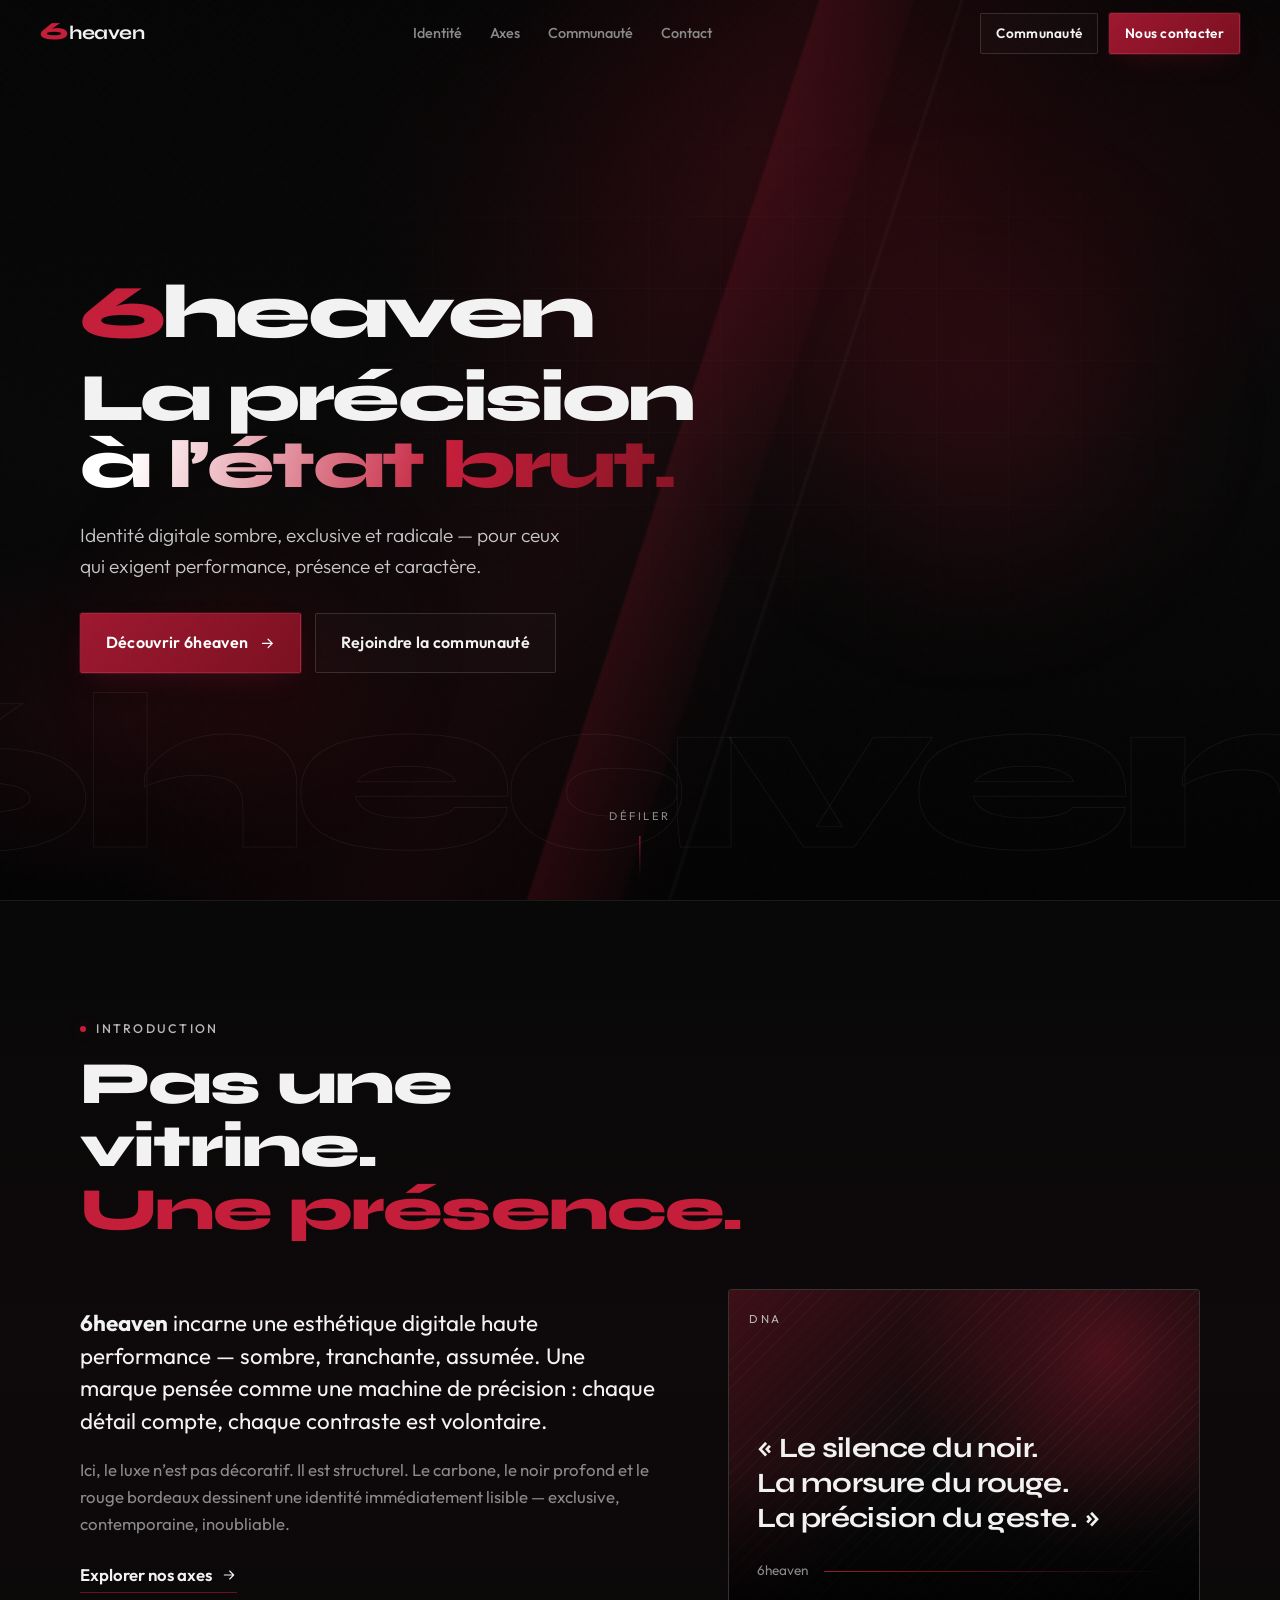
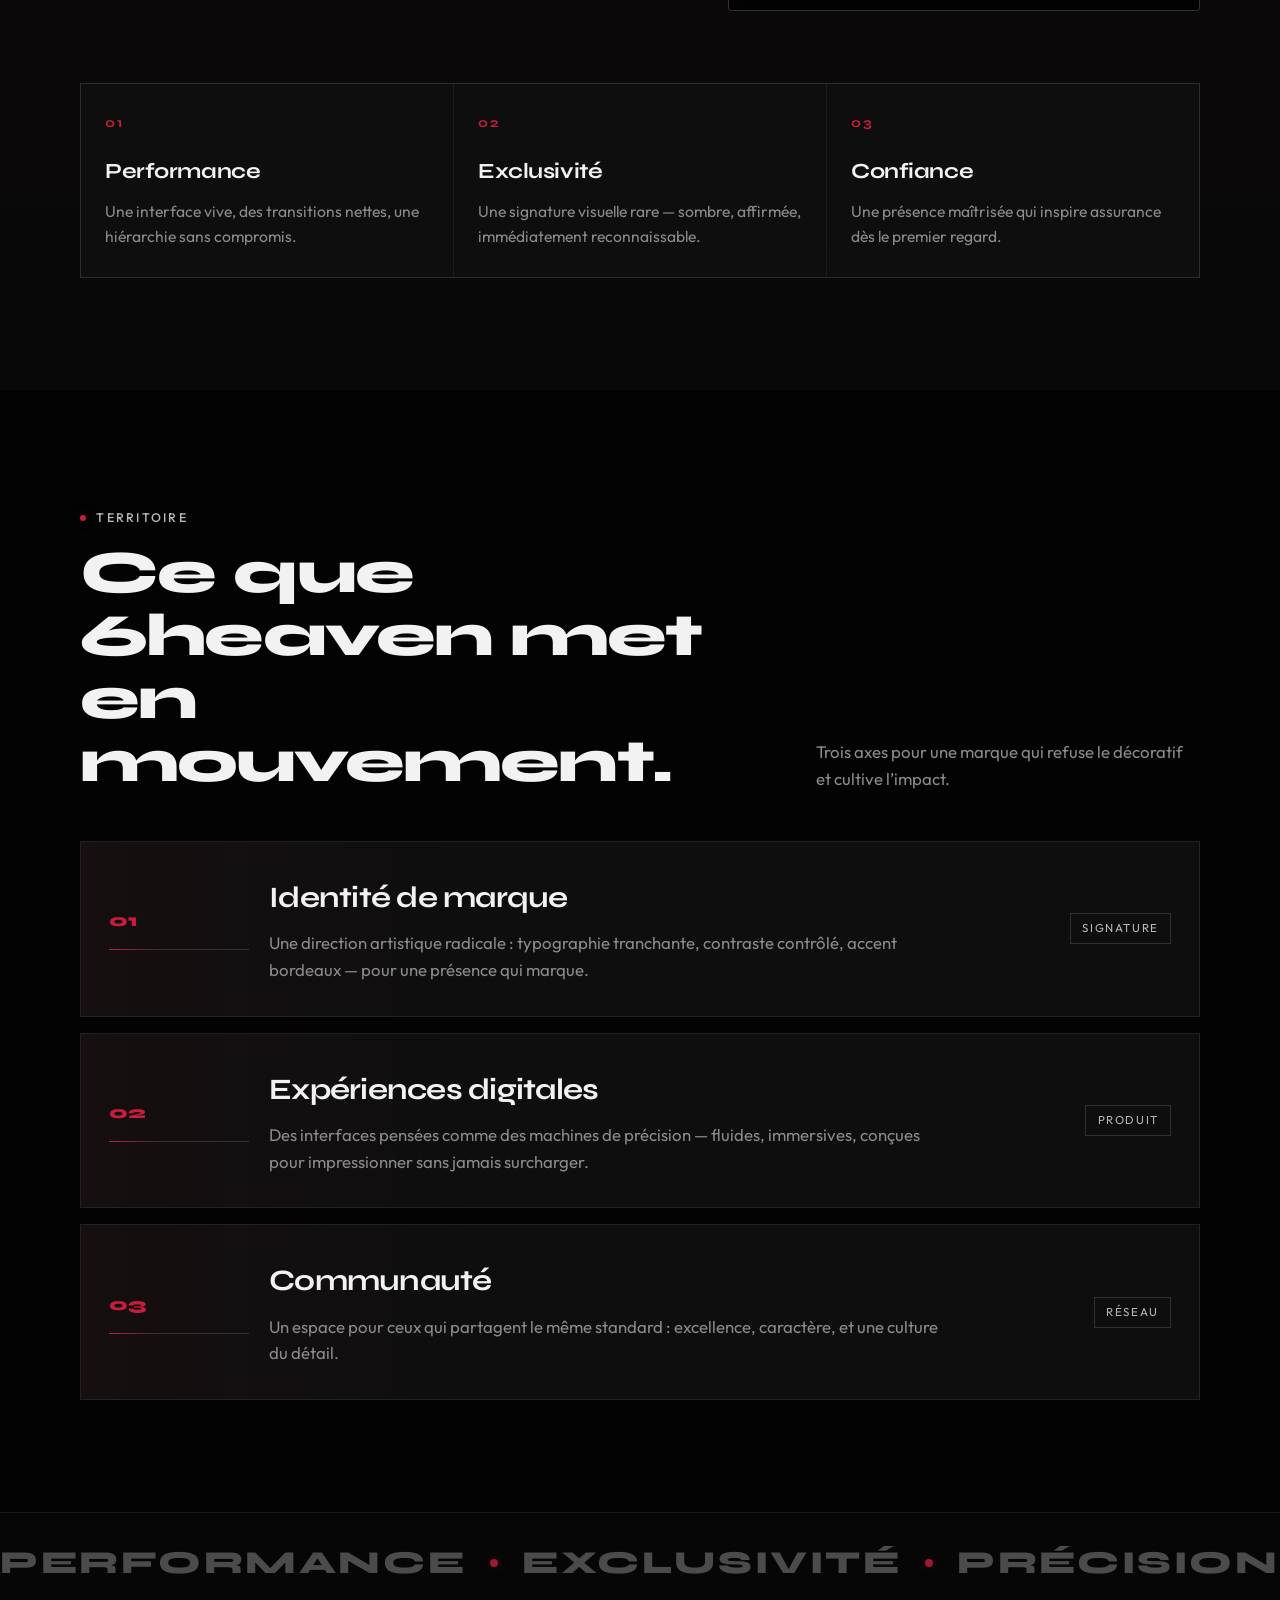
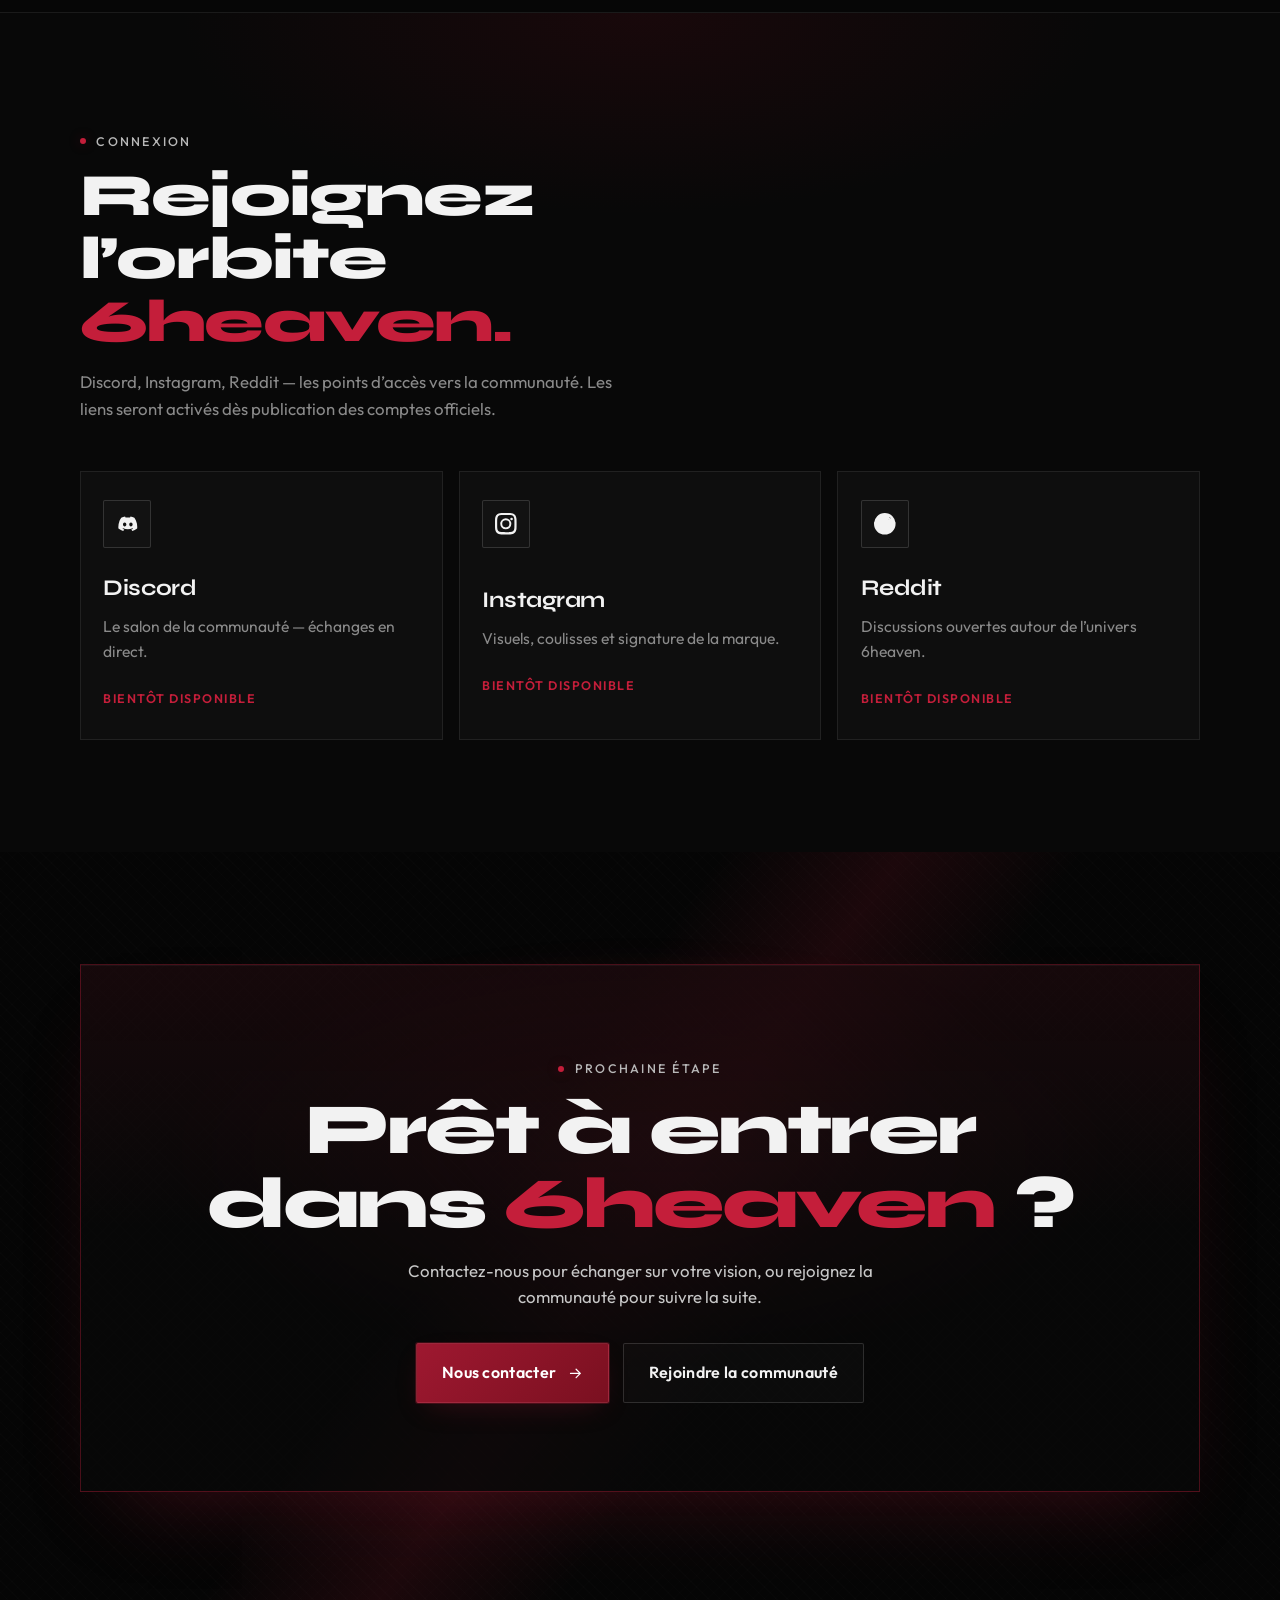
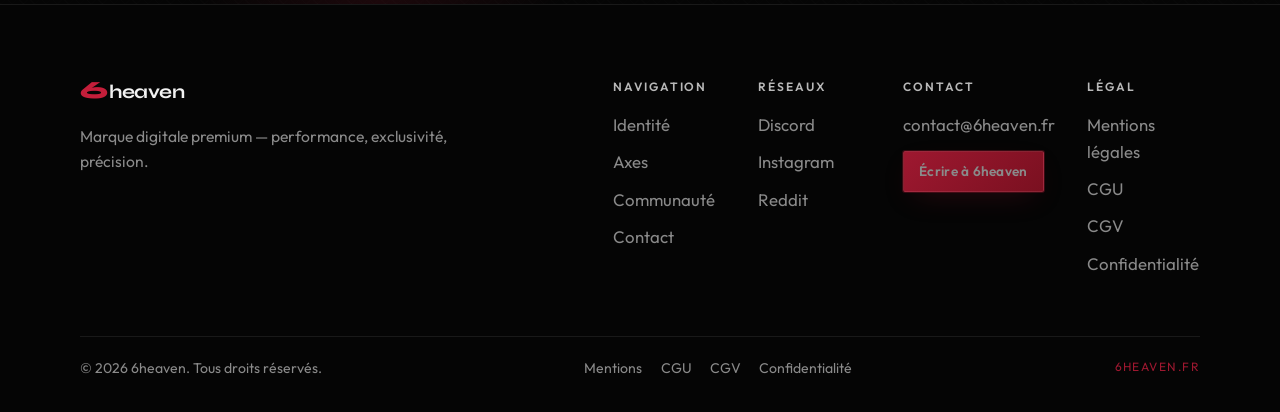
==== commit b9e9b000: "x" ====
--- a/index.html
+++ b/index.html
@@ -17,6 +17,7 @@
       rel="stylesheet"
     />
     <link rel="stylesheet" href="css/styles.css" />
+    <link rel="stylesheet" href="css/legal.css" />
   </head>
   <body>
     <a class="skip-link" href="#contenu">Aller au contenu</a>
@@ -462,11 +463,24 @@
               >Écrire à 6heaven</a
             >
           </div>
+          <div>
+            <h3>Légal</h3>
+            <a href="mentions-legales.html">Mentions légales</a>
+            <a href="cgu.html">CGU</a>
+            <a href="cgv.html">CGV</a>
+            <a href="confidentialite.html">Confidentialité</a>
+          </div>
         </div>
       </div>
 
       <div class="footer-bottom">
         <p>© <span data-year></span> 6heaven. Tous droits réservés.</p>
+        <p class="footer-legal-links">
+          <a href="mentions-legales.html">Mentions</a>
+          <a href="cgu.html">CGU</a>
+          <a href="cgv.html">CGV</a>
+          <a href="confidentialite.html">Confidentialité</a>
+        </p>
         <p class="footer-domain">6heaven.fr</p>
       </div>
     </footer>
--- a/css/legal.css
+++ b/css/legal.css
@@ -0,0 +1,198 @@
+/* Legal pages — extends styles.css */
+
+.legal-main {
+  padding: calc(var(--header-h) + 2.5rem) 0 5rem;
+}
+
+.legal-hero {
+  width: var(--shell);
+  margin: 0 auto 2.5rem;
+}
+
+.legal-hero .eyebrow {
+  margin-bottom: 0.75rem;
+}
+
+.legal-hero h1 {
+  margin: 0 0 0.85rem;
+  font-family: var(--font-display);
+  font-weight: 800;
+  font-size: clamp(2.1rem, 6vw, 3.4rem);
+  letter-spacing: -0.04em;
+  line-height: 1.05;
+}
+
+.legal-meta {
+  display: flex;
+  flex-wrap: wrap;
+  gap: 0.65rem 1.25rem;
+  margin: 0 0 1.25rem;
+  color: var(--muted);
+  font-size: 0.88rem;
+}
+
+.legal-lead {
+  max-width: 46rem;
+  margin: 0;
+  color: var(--text-soft);
+}
+
+.legal-notice {
+  margin: 1.5rem 0 0;
+  padding: 1rem 1.15rem;
+  border: 1px solid rgba(196, 30, 58, 0.35);
+  border-left: 3px solid var(--accent-bright);
+  background: rgba(158, 24, 48, 0.08);
+  color: var(--text-soft);
+  font-size: 0.95rem;
+}
+
+.legal-notice strong {
+  color: var(--text);
+}
+
+.legal-layout {
+  width: var(--shell);
+  margin: 0 auto;
+  display: grid;
+  gap: 2rem;
+}
+
+@media (min-width: 920px) {
+  .legal-layout {
+    grid-template-columns: 16.5rem 1fr;
+    align-items: start;
+    gap: 3rem;
+  }
+}
+
+.legal-toc {
+  padding: 1.15rem 1.2rem;
+  border: 1px solid var(--line);
+  background: var(--elevated);
+}
+
+@media (min-width: 920px) {
+  .legal-toc {
+    position: sticky;
+    top: calc(var(--header-h) + 1rem);
+  }
+}
+
+.legal-toc h2 {
+  margin: 0 0 0.85rem;
+  font-size: 0.72rem;
+  font-weight: 600;
+  letter-spacing: 0.16em;
+  text-transform: uppercase;
+  color: var(--metal);
+}
+
+.legal-toc ol {
+  margin: 0;
+  padding: 0 0 0 1.1rem;
+  color: var(--muted);
+  font-size: 0.88rem;
+}
+
+.legal-toc a {
+  color: var(--muted);
+}
+
+.legal-toc a:hover {
+  color: var(--text);
+}
+
+.legal-body article {
+  margin: 0 0 2.25rem;
+  padding-bottom: 2.15rem;
+  border-bottom: 1px solid var(--line);
+}
+
+.legal-body article:last-child {
+  border-bottom: 0;
+  margin-bottom: 0;
+  padding-bottom: 0;
+}
+
+.legal-body h2 {
+  margin: 0 0 0.85rem;
+  font-family: var(--font-display);
+  font-size: 1.35rem;
+  letter-spacing: -0.03em;
+}
+
+.legal-body h3 {
+  margin: 1.25rem 0 0.5rem;
+  font-size: 1.02rem;
+  color: var(--text);
+}
+
+.legal-body p,
+.legal-body li {
+  color: var(--text-soft);
+}
+
+.legal-body p {
+  margin: 0 0 0.75rem;
+}
+
+.legal-body ul,
+.legal-body ol {
+  margin: 0 0 0.85rem;
+  padding-left: 1.2rem;
+}
+
+.legal-body li {
+  margin: 0.28rem 0;
+}
+
+.legal-body table {
+  width: 100%;
+  border-collapse: collapse;
+  margin: 0.75rem 0 1rem;
+  font-size: 0.92rem;
+}
+
+.legal-body th,
+.legal-body td {
+  border: 1px solid var(--line);
+  padding: 0.55rem 0.7rem;
+  text-align: left;
+  vertical-align: top;
+}
+
+.legal-body th {
+  background: var(--panel);
+  color: var(--metal);
+  font-size: 0.75rem;
+  letter-spacing: 0.08em;
+  text-transform: uppercase;
+}
+
+.placeholder {
+  color: var(--accent-bright);
+  font-weight: 600;
+}
+
+.footer-legal-links {
+  display: flex;
+  flex-wrap: wrap;
+  gap: 0.75rem 1.15rem;
+}
+
+.footer-legal-links a {
+  color: var(--muted);
+  font-size: 0.88rem;
+}
+
+.footer-legal-links a:hover,
+.footer-legal-links a.is-current {
+  color: var(--text);
+}
+
+@media (min-width: 900px) {
+  .footer-cols {
+    grid-template-columns: repeat(4, 1fr);
+  }
+}
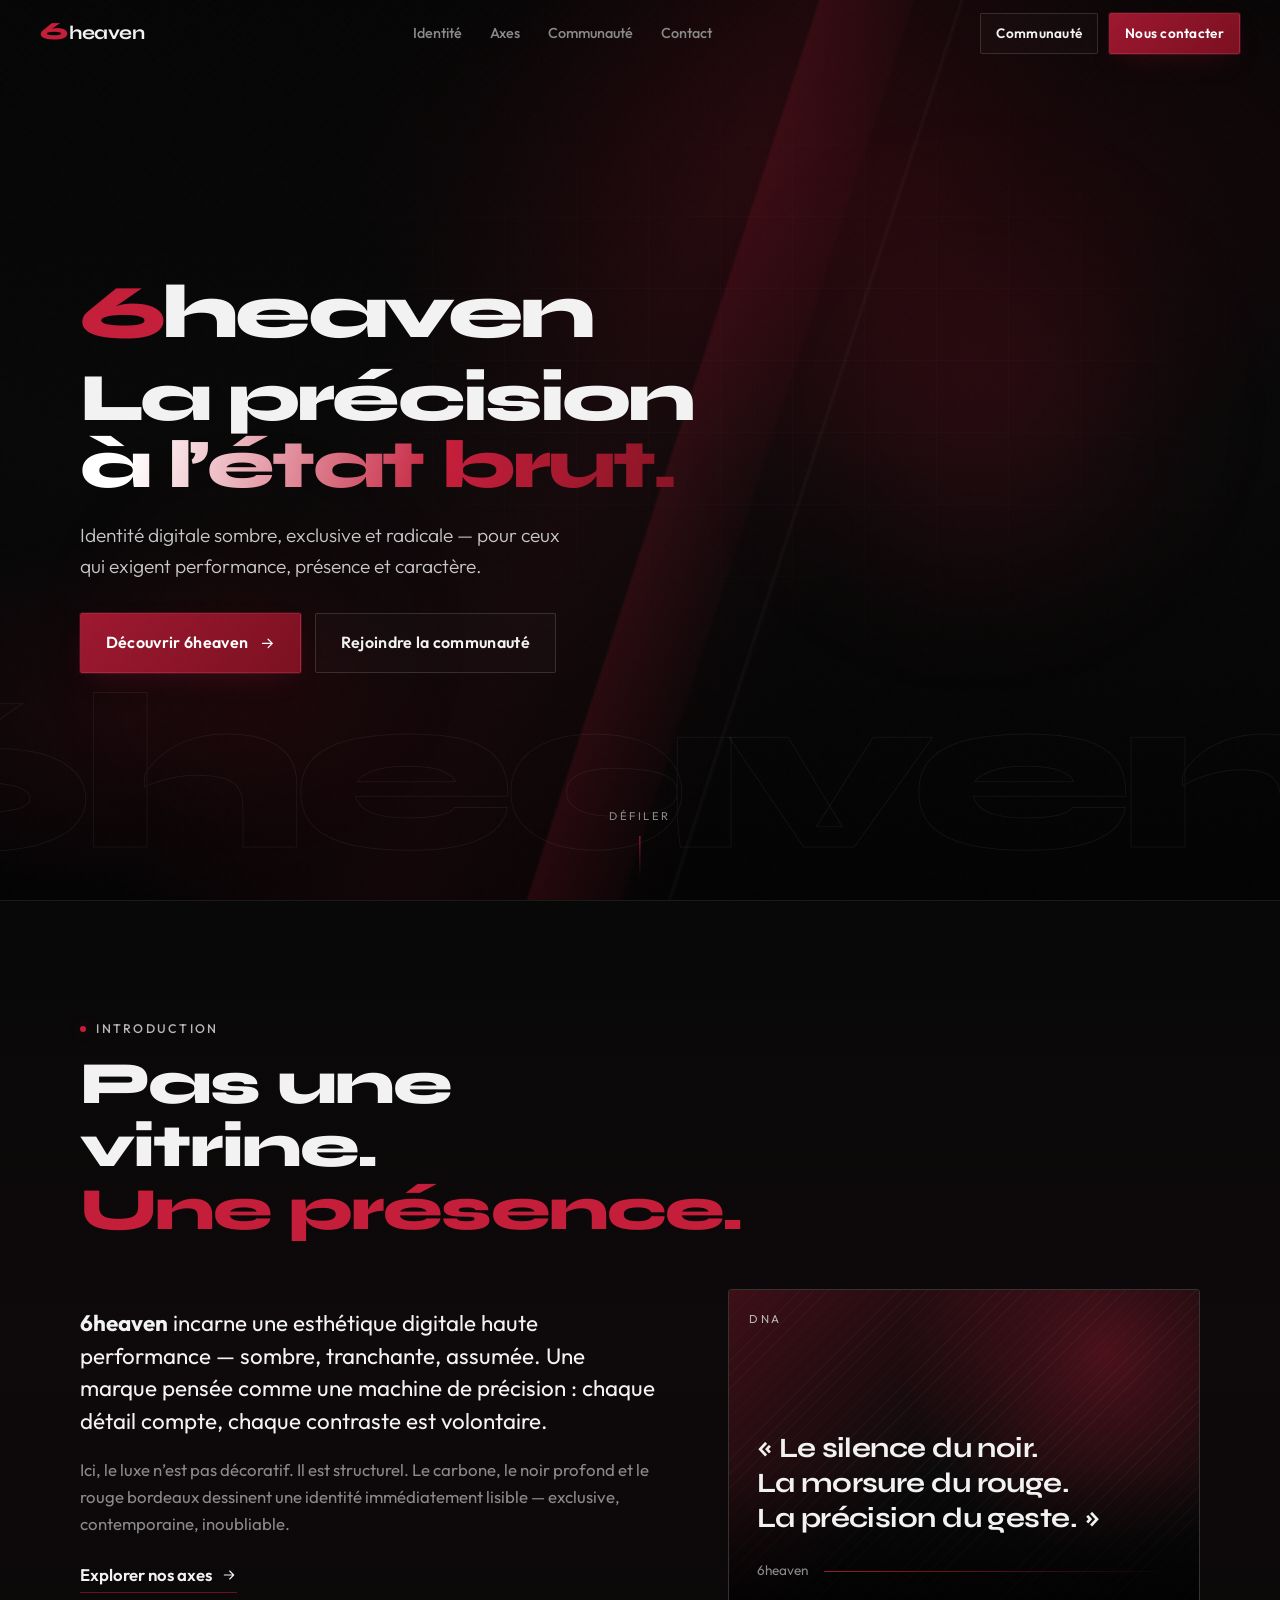
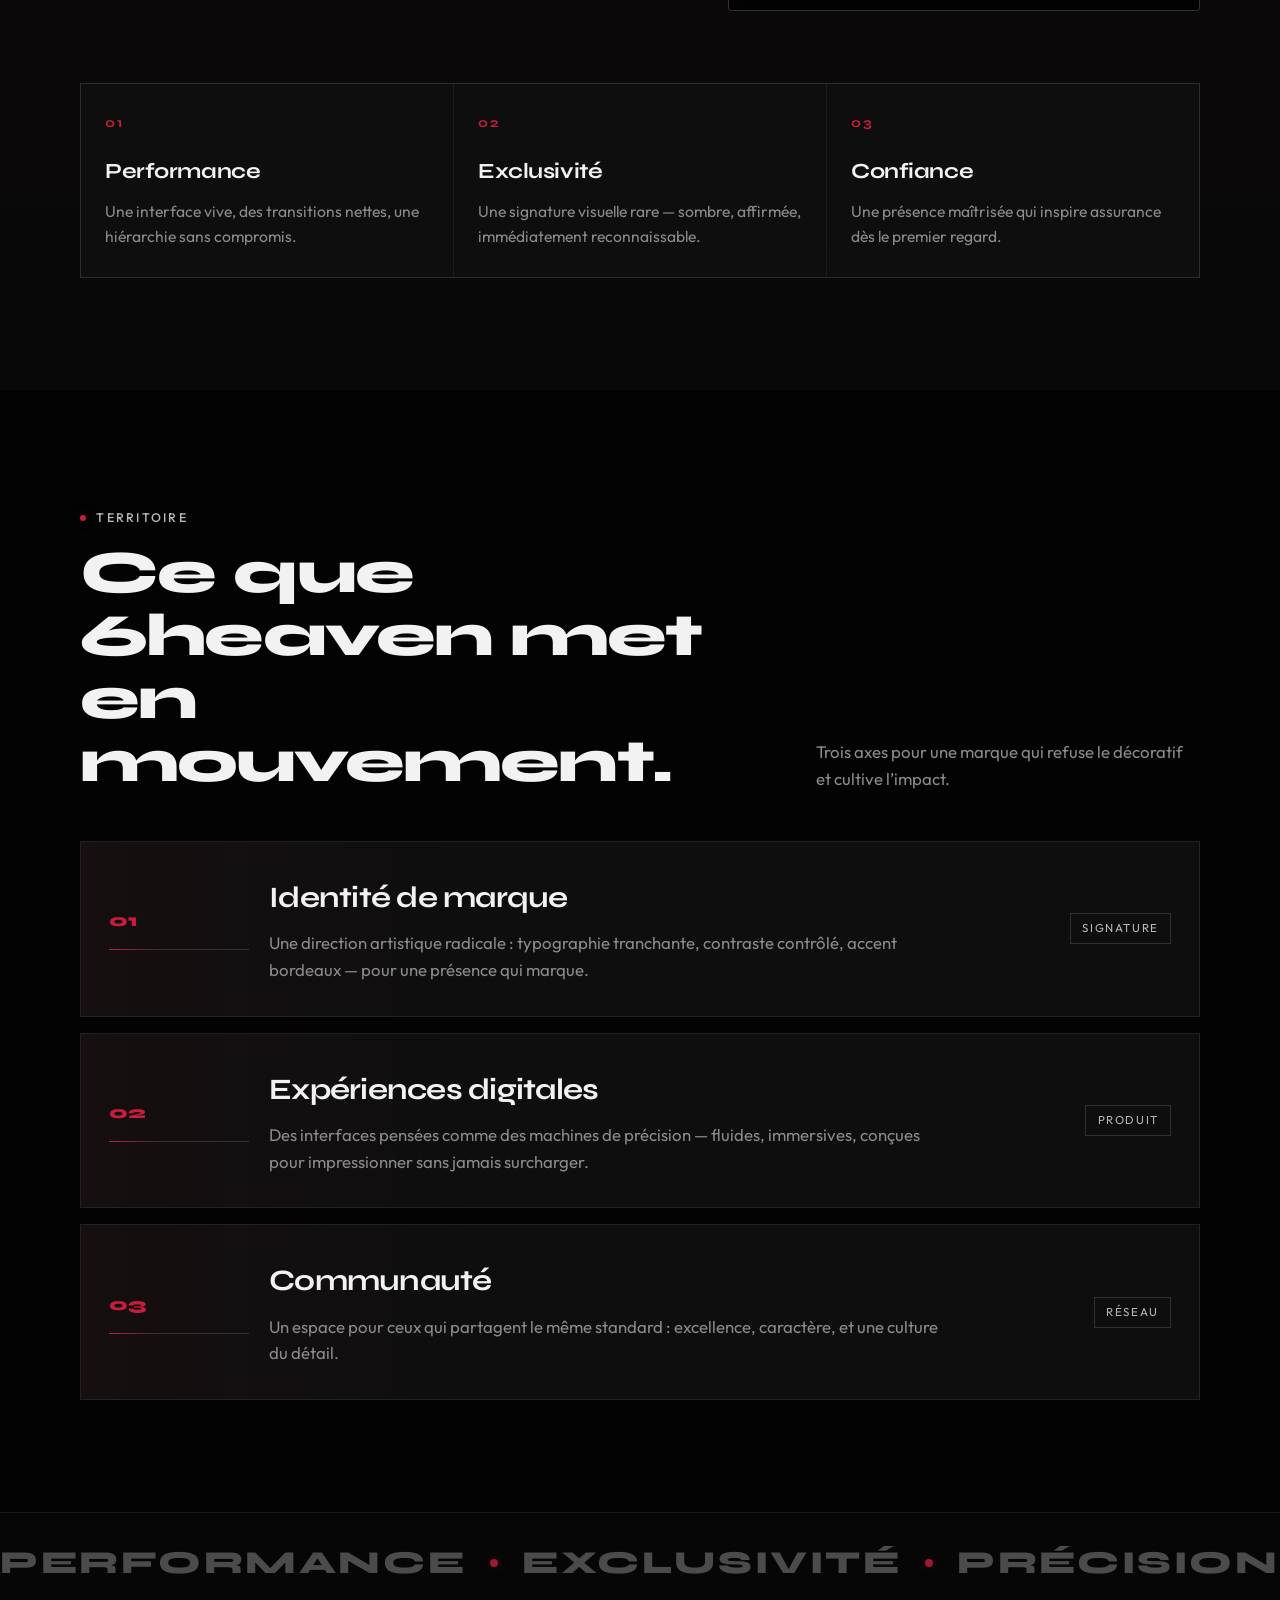
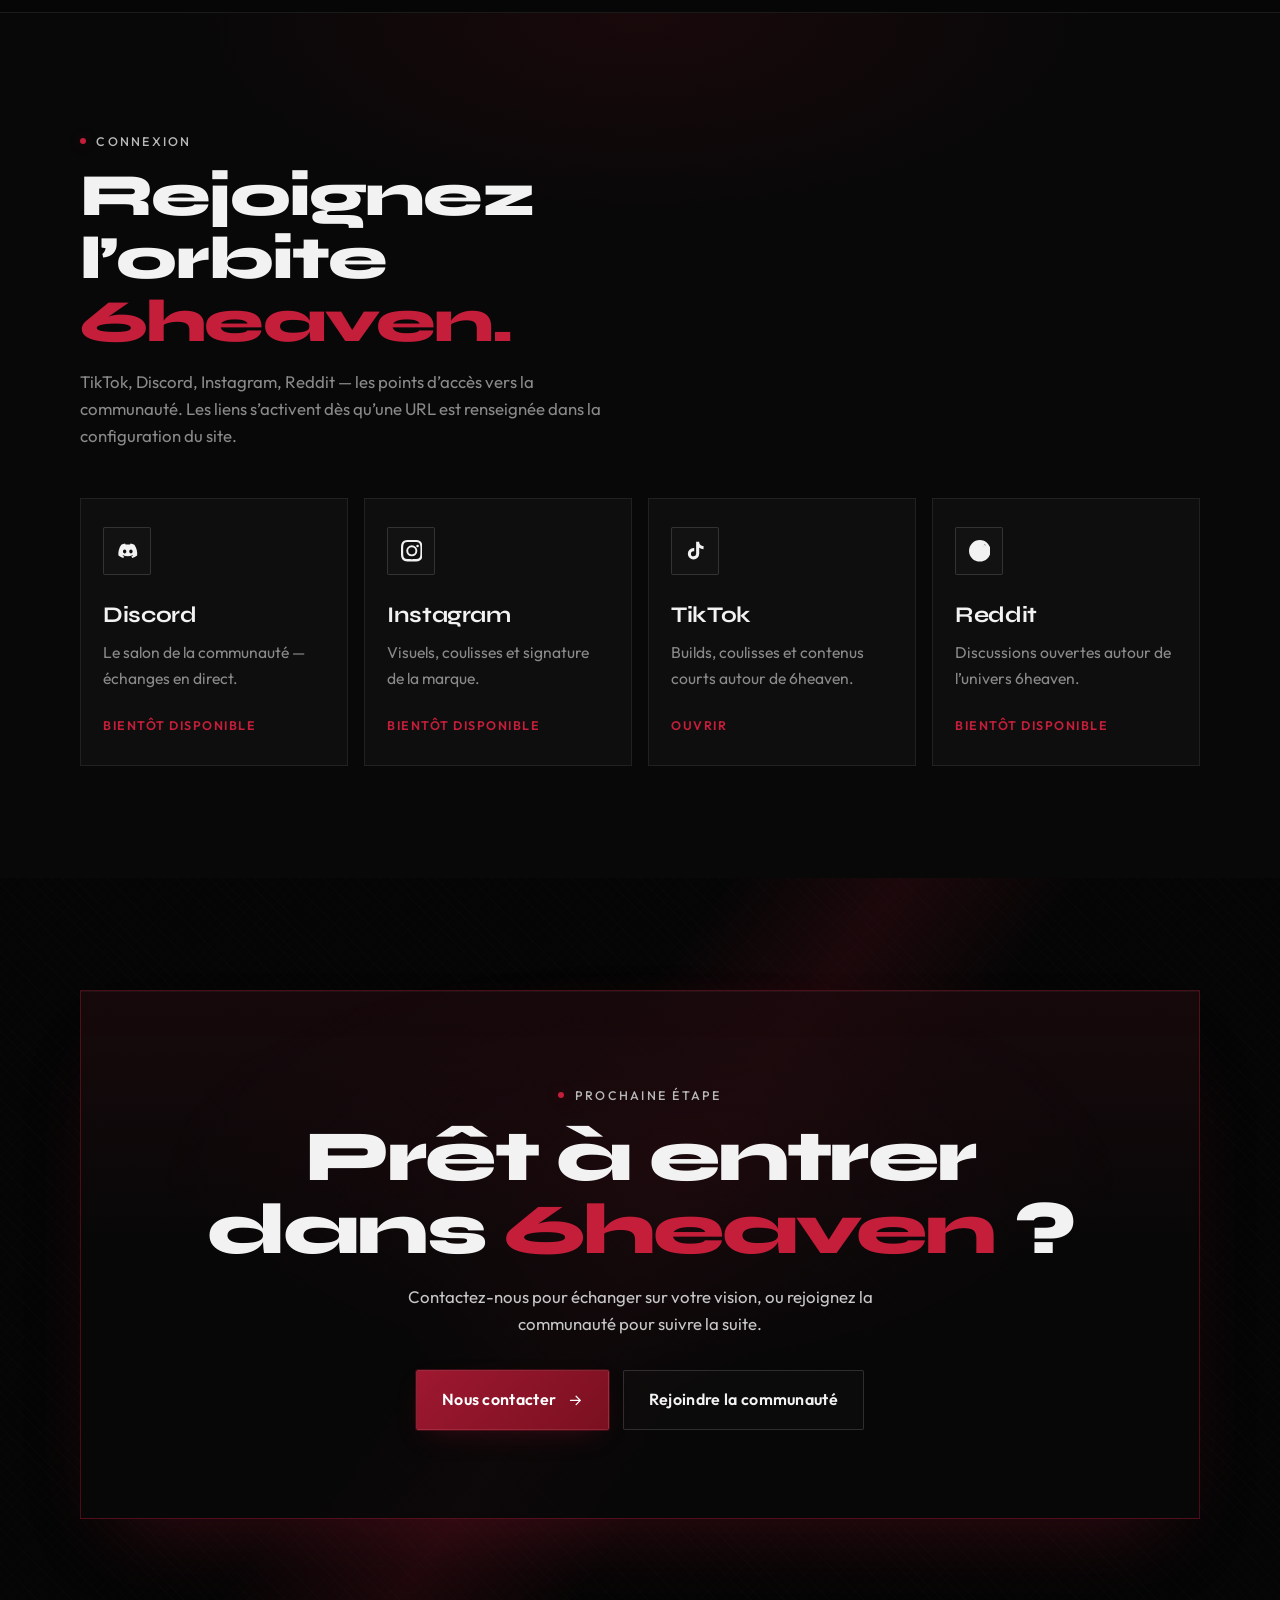
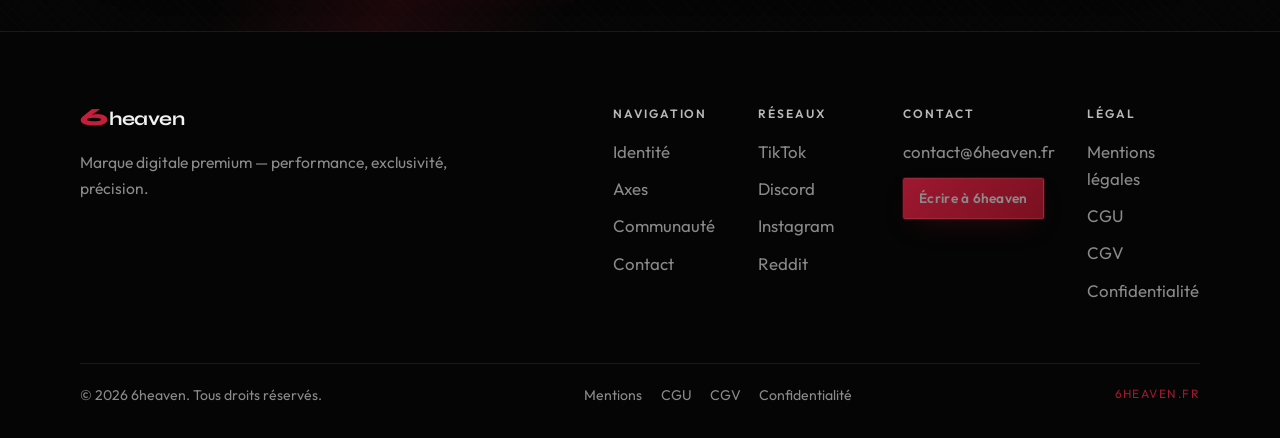
==== commit a23c73a4: "dqz" ====
--- a/index.html
+++ b/index.html
@@ -315,8 +315,9 @@
               <em>6heaven.</em>
             </h2>
             <p class="section-lead">
-              Discord, Instagram, Reddit — les points d’accès vers la communauté.
-              Les liens seront activés dès publication des comptes officiels.
+              TikTok, Discord, Instagram, Reddit — les points d’accès vers la
+              communauté. Les liens s’activent dès qu’une URL est renseignée
+              dans la configuration du site.
             </p>
           </div>
 
@@ -361,6 +362,28 @@
               <div class="social-copy">
                 <h3>Instagram</h3>
                 <p>Visuels, coulisses et signature de la marque.</p>
+                <span class="social-cta">Bientôt disponible</span>
+              </div>
+            </a>
+
+            <a
+              class="social-card reveal"
+              data-reveal
+              data-social="tiktok"
+              href="#communaute"
+              aria-disabled="true"
+            >
+              <div class="social-icon" aria-hidden="true">
+                <svg viewBox="0 0 24 24">
+                  <path
+                    fill="currentColor"
+                    d="M19.59 6.69a4.83 4.83 0 0 1-3.77-4.25V2h-3.45v13.67a2.89 2.89 0 0 1-2.88 2.5 2.89 2.89 0 0 1-2.89-2.89 2.89 2.89 0 0 1 2.89-2.89c.28 0 .54.04.79.1V9.01a6.27 6.27 0 0 0-.79-.05 6.34 6.34 0 0 0-6.34 6.34 6.34 6.34 0 0 0 6.34 6.34 6.34 6.34 0 0 0 6.33-6.34V8.69a8.18 8.18 0 0 0 4.78 1.52V6.76a4.85 4.85 0 0 1-1.01-.07z"
+                  />
+                </svg>
+              </div>
+              <div class="social-copy">
+                <h3>TikTok</h3>
+                <p>Builds, coulisses et contenus courts autour de 6heaven.</p>
                 <span class="social-cta">Bientôt disponible</span>
               </div>
             </a>
@@ -452,6 +475,7 @@
           </div>
           <div>
             <h3>Réseaux</h3>
+            <a href="#communaute" data-social="tiktok">TikTok</a>
             <a href="#communaute" data-social="discord">Discord</a>
             <a href="#communaute" data-social="instagram">Instagram</a>
             <a href="#communaute" data-social="reddit">Reddit</a>
--- a/css/styles.css
+++ b/css/styles.css
@@ -1141,7 +1141,13 @@
 
 @media (min-width: 760px) {
   .social-grid {
-    grid-template-columns: repeat(3, 1fr);
+    grid-template-columns: repeat(2, 1fr);
+  }
+}
+
+@media (min-width: 1100px) {
+  .social-grid {
+    grid-template-columns: repeat(4, 1fr);
   }
 }
 
